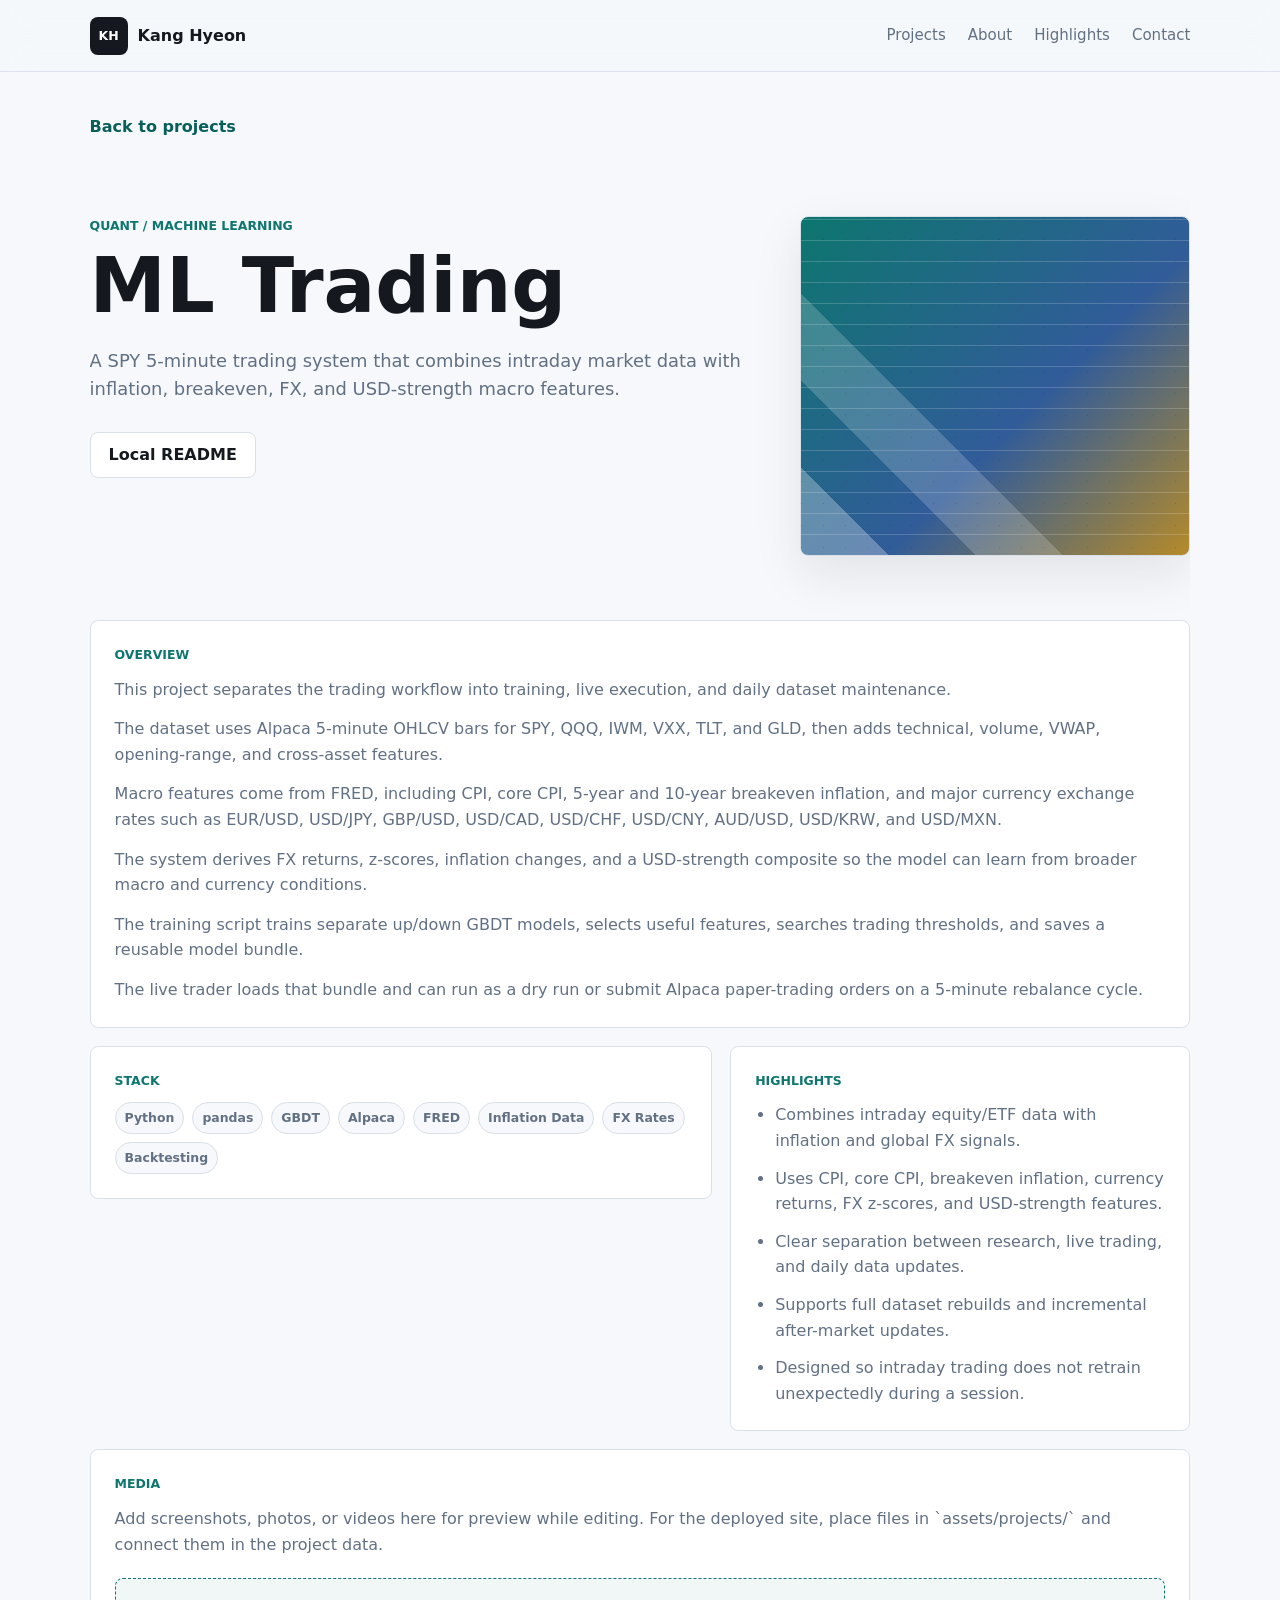
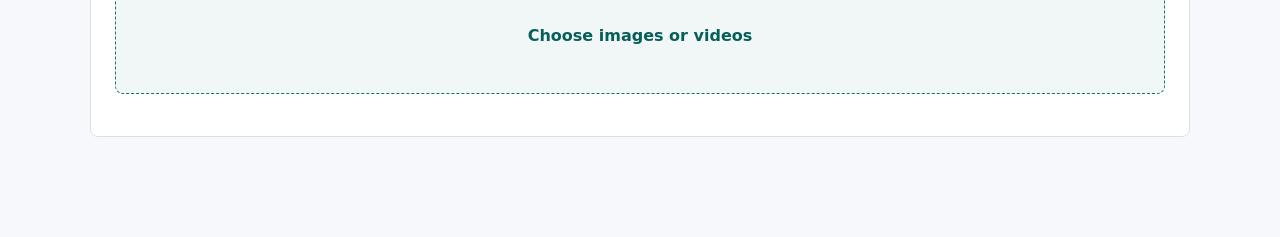
==== project.html @ 1c1b5ddc "Add project media" ====
<!doctype html>
<html lang="en">
  <head>
    <meta charset="utf-8" />
    <meta name="viewport" content="width=device-width, initial-scale=1" />
    <title>Project Detail | Kang Hyeon</title>
    <meta name="description" content="Portfolio project detail page." />
    <link rel="stylesheet" href="./styles.css" />
  </head>
  <body>
    <header class="site-header">
      <a class="brand" href="./index.html#top" aria-label="Go to home">
        <span class="brand-mark">KH</span>
        <span>Kang Hyeon</span>
      </a>
      <nav class="nav" aria-label="Project navigation">
        <a href="./index.html#projects">Projects</a>
        <a href="./index.html#about">About</a>
        <a href="./index.html#highlights">Highlights</a>
        <a href="./index.html#contact">Contact</a>
      </nav>
    </header>

    <main class="detail-shell">
      <a class="back-link" href="./index.html#projects">Back to projects</a>

      <section class="detail-hero">
        <div>
          <p class="eyebrow" id="project-category">Project</p>
          <h1 id="project-title">Project detail</h1>
          <p class="hero-summary" id="project-summary"></p>
          <div class="detail-actions" id="project-actions"></div>
        </div>
        <div class="detail-thumb" id="project-thumb" aria-hidden="true"></div>
      </section>

      <section class="detail-grid">
        <article class="detail-panel">
          <p class="eyebrow">Overview</p>
          <div class="rich-copy" id="project-overview"></div>
        </article>

        <article class="detail-panel">
          <p class="eyebrow">Stack</p>
          <ul class="tag-list detail-tags" id="project-stack"></ul>
        </article>

        <article class="detail-panel">
          <p class="eyebrow">Highlights</p>
          <ul class="detail-list" id="project-highlights"></ul>
        </article>

        <article class="detail-panel">
          <p class="eyebrow">Media</p>
          <p class="media-note">
            Add screenshots, photos, or videos here for preview while editing.
            For the deployed site, place files in `assets/projects/` and connect
            them in the project data.
          </p>
          <label class="upload-box" for="media-upload">
            <span>Choose images or videos</span>
            <input id="media-upload" type="file" accept="image/*,video/*" multiple />
          </label>
          <div class="media-grid" id="media-grid"></div>
        </article>
      </section>
    </main>

    <script src="./project-detail.js"></script>
  </body>
</html>
---- styles.css ----
:root {
  color-scheme: light;
  --ink: #15191f;
  --muted: #627084;
  --line: #d9e0e8;
  --surface: #f6f8fb;
  --panel: #ffffff;
  --accent: #0d766e;
  --accent-strong: #075f5a;
  --gold: #b58a2a;
  --blue: #315c99;
  --shadow: 0 18px 50px rgba(21, 25, 31, 0.09);
}

* {
  box-sizing: border-box;
}

html {
  scroll-behavior: smooth;
}

body {
  margin: 0;
  color: var(--ink);
  font-family:
    Inter, ui-sans-serif, system-ui, -apple-system, BlinkMacSystemFont, "Segoe UI",
    sans-serif;
  background: var(--surface);
  line-height: 1.6;
}

a {
  color: inherit;
  text-decoration: none;
}

.site-header {
  position: sticky;
  top: 0;
  z-index: 10;
  display: flex;
  align-items: center;
  justify-content: space-between;
  gap: 24px;
  min-height: 72px;
  padding: 0 7vw;
  border-bottom: 1px solid rgba(217, 224, 232, 0.82);
  background: rgba(246, 248, 251, 0.9);
  backdrop-filter: blur(16px);
}

.brand,
.nav,
.hero-actions,
.contact-links {
  display: flex;
  align-items: center;
}

.brand {
  gap: 10px;
  font-weight: 800;
}

.brand-mark {
  display: grid;
  width: 38px;
  height: 38px;
  place-items: center;
  border-radius: 8px;
  color: #fff;
  background: var(--ink);
  font-size: 0.78rem;
  letter-spacing: 0;
}

.nav {
  gap: 22px;
  color: var(--muted);
  font-size: 0.94rem;
}

.nav a:hover,
.project-body a:hover,
.contact-links a:hover {
  color: var(--accent);
}

main {
  overflow: hidden;
}

.hero,
.section {
  width: min(1120px, 86vw);
  margin: 0 auto;
}

.hero {
  display: grid;
  grid-template-columns: minmax(0, 1.08fr) minmax(320px, 0.72fr);
  gap: 44px;
  align-items: center;
  min-height: calc(100vh - 72px);
  padding: 72px 0 88px;
}

.eyebrow {
  margin: 0 0 12px;
  color: var(--accent);
  font-size: 0.78rem;
  font-weight: 800;
  letter-spacing: 0;
  text-transform: uppercase;
}

h1,
h2,
h3,
p {
  overflow-wrap: break-word;
}

h1 {
  max-width: 800px;
  margin: 0;
  font-size: clamp(2.45rem, 7vw, 5.7rem);
  line-height: 0.98;
  letter-spacing: 0;
}

h2 {
  margin: 0;
  font-size: clamp(1.9rem, 4vw, 3.35rem);
  line-height: 1.08;
  letter-spacing: 0;
}

h3 {
  margin: 0 0 8px;
  font-size: 1.05rem;
  line-height: 1.3;
}

.hero-summary {
  max-width: 680px;
  margin: 24px 0 0;
  color: var(--muted);
  font-size: 1.12rem;
}

.hero-actions {
  flex-wrap: wrap;
  gap: 12px;
  margin-top: 34px;
}

.button {
  display: inline-flex;
  align-items: center;
  justify-content: center;
  min-height: 46px;
  padding: 0 18px;
  border: 1px solid var(--line);
  border-radius: 8px;
  font-weight: 750;
}

.button.primary {
  color: #fff;
  border-color: var(--accent);
  background: var(--accent);
}

.button.primary:hover {
  background: var(--accent-strong);
}

.button.secondary {
  background: var(--panel);
}

.profile-panel,
.project-card {
  border: 1px solid var(--line);
  border-radius: 8px;
  background: var(--panel);
  box-shadow: var(--shadow);
}

.profile-panel {
  overflow: hidden;
}

.profile-visual {
  display: grid;
  min-height: 300px;
  place-items: center;
  color: #fff;
  background:
    linear-gradient(135deg, rgba(13, 118, 110, 0.92), rgba(49, 92, 153, 0.85)),
    repeating-linear-gradient(90deg, rgba(255, 255, 255, 0.18) 0 1px, transparent 1px 34px);
}

.profile-visual strong {
  font-size: clamp(4.5rem, 12vw, 8.5rem);
  line-height: 1;
}

.profile-visual span {
  font-size: 0.82rem;
  font-weight: 800;
  letter-spacing: 0;
  text-transform: uppercase;
}

.quick-facts {
  margin: 0;
  padding: 22px;
}

.quick-facts div {
  display: grid;
  grid-template-columns: 76px 1fr;
  gap: 16px;
  padding: 14px 0;
  border-top: 1px solid var(--line);
}

.quick-facts div:first-child {
  border-top: 0;
}

.quick-facts dt {
  color: var(--muted);
  font-size: 0.82rem;
  font-weight: 800;
}

.quick-facts dd {
  margin: 0;
}

.section {
  padding: 70px 0;
}

.section-heading {
  max-width: 720px;
  margin-bottom: 28px;
}

.project-grid {
  display: grid;
  grid-template-columns: repeat(3, minmax(0, 1fr));
  gap: 18px;
}

.project-card {
  overflow: hidden;
}

.project-thumb {
  min-height: 150px;
  border-bottom: 1px solid var(--line);
}

.project-thumb.ml-trading {
  background:
    repeating-linear-gradient(0deg, transparent 0 20px, rgba(255, 255, 255, 0.18) 20px 21px),
    linear-gradient(135deg, rgba(21, 25, 31, 0.18) 1px, transparent 1px),
    linear-gradient(45deg, rgba(255, 255, 255, 0.28) 12%, transparent 12% 24%, rgba(255, 255, 255, 0.18) 24% 36%, transparent 36%),
    linear-gradient(135deg, #0d766e, #315c99 58%, #b58a2a);
  background-size: auto, 22px 22px, auto, auto;
}

.project-thumb.portfolio-optimisation {
  background:
    linear-gradient(90deg, rgba(255, 255, 255, 0.18) 12%, transparent 12% 22%, rgba(255, 255, 255, 0.22) 22% 32%, transparent 32%),
    linear-gradient(135deg, #243241, #315c99 54%, #0d766e);
}

.project-thumb.game-of-life {
  background:
    repeating-linear-gradient(90deg, rgba(255, 255, 255, 0.2) 0 1px, transparent 1px 24px),
    repeating-linear-gradient(0deg, rgba(255, 255, 255, 0.16) 0 1px, transparent 1px 24px),
    linear-gradient(135deg, #15191f, #315c99);
}

.project-thumb.hazard-detector {
  background:
    radial-gradient(circle at 26% 32%, rgba(255, 255, 255, 0.55) 0 8%, transparent 9%),
    radial-gradient(circle at 68% 62%, rgba(255, 255, 255, 0.32) 0 12%, transparent 13%),
    linear-gradient(135deg, #b58a2a, #0d766e 62%, #243241);
}

.project-thumb.adaptive-vr,
.project-thumb.daptive-vr {
  background:
    radial-gradient(circle at 50% 50%, rgba(255, 255, 255, 0.38) 0 18%, transparent 19%),
    linear-gradient(120deg, rgba(255, 255, 255, 0.28) 0 14%, transparent 14% 34%, rgba(255, 255, 255, 0.18) 34% 48%, transparent 48%),
    linear-gradient(135deg, #315c99, #0d766e 58%, #243241);
}

.project-thumb.robot-arm {
  background:
    radial-gradient(circle at 72% 26%, rgba(255, 255, 255, 0.62) 0 9%, transparent 10%),
    linear-gradient(120deg, rgba(255, 255, 255, 0.28) 0 16%, transparent 16% 34%, rgba(255, 255, 255, 0.18) 34% 46%, transparent 46%),
    linear-gradient(135deg, #243241, #0d766e 58%, #b58a2a);
}

.project-thumb.ai-travel {
  background:
    radial-gradient(circle at 24% 24%, rgba(255, 255, 255, 0.48) 0 10%, transparent 11%),
    linear-gradient(135deg, #315c99, #0d766e 68%, #b58a2a);
}

.project-thumb.blackswan {
  background:
    radial-gradient(circle at 72% 32%, rgba(255, 255, 255, 0.3) 0 7%, transparent 8%),
    radial-gradient(circle at 30% 64%, rgba(181, 138, 42, 0.46) 0 13%, transparent 14%),
    linear-gradient(135deg, #15191f, #243241 58%, #0d766e);
}

.project-thumb.ionq {
  background:
    radial-gradient(circle at 36% 42%, rgba(255, 255, 255, 0.46) 0 8%, transparent 9%),
    radial-gradient(circle at 68% 32%, rgba(255, 255, 255, 0.3) 0 6%, transparent 7%),
    linear-gradient(135deg, #315c99, #243241 58%, #0d766e);
}

.project-body {
  padding: 22px;
}

.project-body p,
.body-copy p,
.timeline p {
  margin: 0;
  color: var(--muted);
}

.project-body a,
.muted-link {
  display: inline-flex;
  margin-top: 18px;
  font-weight: 800;
}

.project-body a {
  color: var(--accent-strong);
}

.muted-link {
  color: var(--muted);
}

.tag-list {
  display: flex;
  flex-wrap: wrap;
  gap: 8px;
  margin: 18px 0 0;
  padding: 0;
  list-style: none;
}

.tag-list li {
  padding: 5px 9px;
  border: 1px solid var(--line);
  border-radius: 999px;
  color: var(--muted);
  font-size: 0.78rem;
  font-weight: 750;
  background: var(--surface);
}

.split-section {
  display: grid;
  grid-template-columns: 0.8fr 1fr;
  gap: 56px;
  align-items: start;
}

.body-copy {
  font-size: 1.04rem;
}

.skill-columns {
  display: grid;
  grid-template-columns: repeat(2, minmax(0, 1fr));
  gap: 18px;
  margin-top: 28px;
}

.skill-columns div {
  padding: 22px;
  border: 1px solid var(--line);
  border-radius: 8px;
  background: var(--panel);
}

.timeline {
  display: grid;
  gap: 14px;
  margin: 0;
  padding: 0;
  list-style: none;
}

.timeline li {
  display: grid;
  grid-template-columns: 90px 1fr;
  gap: 18px;
  padding: 22px;
  border: 1px solid var(--line);
  border-radius: 8px;
  background: var(--panel);
}

.time {
  color: var(--gold);
  font-weight: 900;
}

.contact-section {
  display: flex;
  align-items: center;
  justify-content: space-between;
  gap: 32px;
  padding-bottom: 110px;
}

.contact-links {
  flex-wrap: wrap;
  gap: 10px;
}

.contact-links a {
  min-width: 92px;
  padding: 11px 14px;
  border: 1px solid var(--line);
  border-radius: 8px;
  text-align: center;
  font-weight: 800;
  background: var(--panel);
}

.detail-shell {
  width: min(1120px, 86vw);
  margin: 0 auto;
  padding: 42px 0 100px;
}

.back-link {
  display: inline-flex;
  margin-bottom: 28px;
  color: var(--accent-strong);
  font-weight: 850;
}

.detail-hero {
  display: grid;
  grid-template-columns: minmax(0, 1fr) minmax(300px, 0.58fr);
  gap: 36px;
  align-items: stretch;
  padding: 48px 0 64px;
}

.detail-hero h1 {
  font-size: clamp(2.4rem, 6vw, 5.1rem);
}

.detail-actions {
  display: flex;
  flex-wrap: wrap;
  gap: 12px;
  margin-top: 28px;
}

.detail-thumb {
  min-height: 340px;
  border: 1px solid var(--line);
  border-radius: 8px;
  box-shadow: var(--shadow);
}

.detail-grid {
  display: grid;
  grid-template-columns: minmax(0, 1.15fr) minmax(280px, 0.85fr);
  gap: 18px;
  align-items: start;
}

.detail-panel {
  padding: 24px;
  border: 1px solid var(--line);
  border-radius: 8px;
  background: var(--panel);
}

.detail-panel:nth-child(1),
.detail-panel:nth-child(4) {
  grid-column: 1 / -1;
}

.rich-copy {
  display: grid;
  gap: 14px;
}

.rich-copy p,
.media-note {
  margin: 0;
  color: var(--muted);
}

.detail-tags {
  margin-top: 0;
}

.detail-list {
  display: grid;
  gap: 12px;
  margin: 0;
  padding-left: 20px;
  color: var(--muted);
}

.upload-box {
  display: grid;
  min-height: 116px;
  place-items: center;
  margin-top: 20px;
  border: 1px dashed var(--accent);
  border-radius: 8px;
  color: var(--accent-strong);
  font-weight: 850;
  background: rgba(13, 118, 110, 0.06);
  cursor: pointer;
}

.upload-box input {
  position: absolute;
  width: 1px;
  height: 1px;
  opacity: 0;
  pointer-events: none;
}

.media-grid {
  display: grid;
  grid-template-columns: repeat(3, minmax(0, 1fr));
  gap: 14px;
  margin-top: 18px;
}

.media-card {
  overflow: hidden;
  margin: 0;
  border: 1px solid var(--line);
  border-radius: 8px;
  background: var(--surface);
}

.media-card img,
.media-card video {
  display: block;
  width: 100%;
  aspect-ratio: 16 / 10;
  object-fit: cover;
  background: #000;
}

.media-card figcaption {
  padding: 10px 12px;
  color: var(--muted);
  font-size: 0.82rem;
  font-weight: 750;
  overflow-wrap: anywhere;
}

@media (max-width: 900px) {
  .site-header {
    position: static;
    align-items: flex-start;
    flex-direction: column;
    padding-top: 18px;
    padding-bottom: 18px;
  }

  .nav {
    width: 100%;
    justify-content: space-between;
    gap: 10px;
    overflow-x: auto;
  }

  .hero,
  .detail-hero,
  .detail-grid,
  .split-section,
  .contact-section {
    grid-template-columns: 1fr;
  }

  .hero {
    min-height: auto;
    padding-top: 54px;
  }

  .project-grid {
    grid-template-columns: 1fr;
  }

  .contact-section {
    display: grid;
  }

  .detail-panel:nth-child(1),
  .detail-panel:nth-child(4) {
    grid-column: auto;
  }

  .media-grid {
    grid-template-columns: 1fr;
  }
}

@media (max-width: 560px) {
  .hero,
  .detail-shell,
  .section {
    width: min(100% - 32px, 1120px);
  }

  h1 {
    font-size: 2.55rem;
  }

  .skill-columns,
  .timeline li,
  .quick-facts div {
    grid-template-columns: 1fr;
  }

  .timeline li {
    gap: 8px;
  }
}
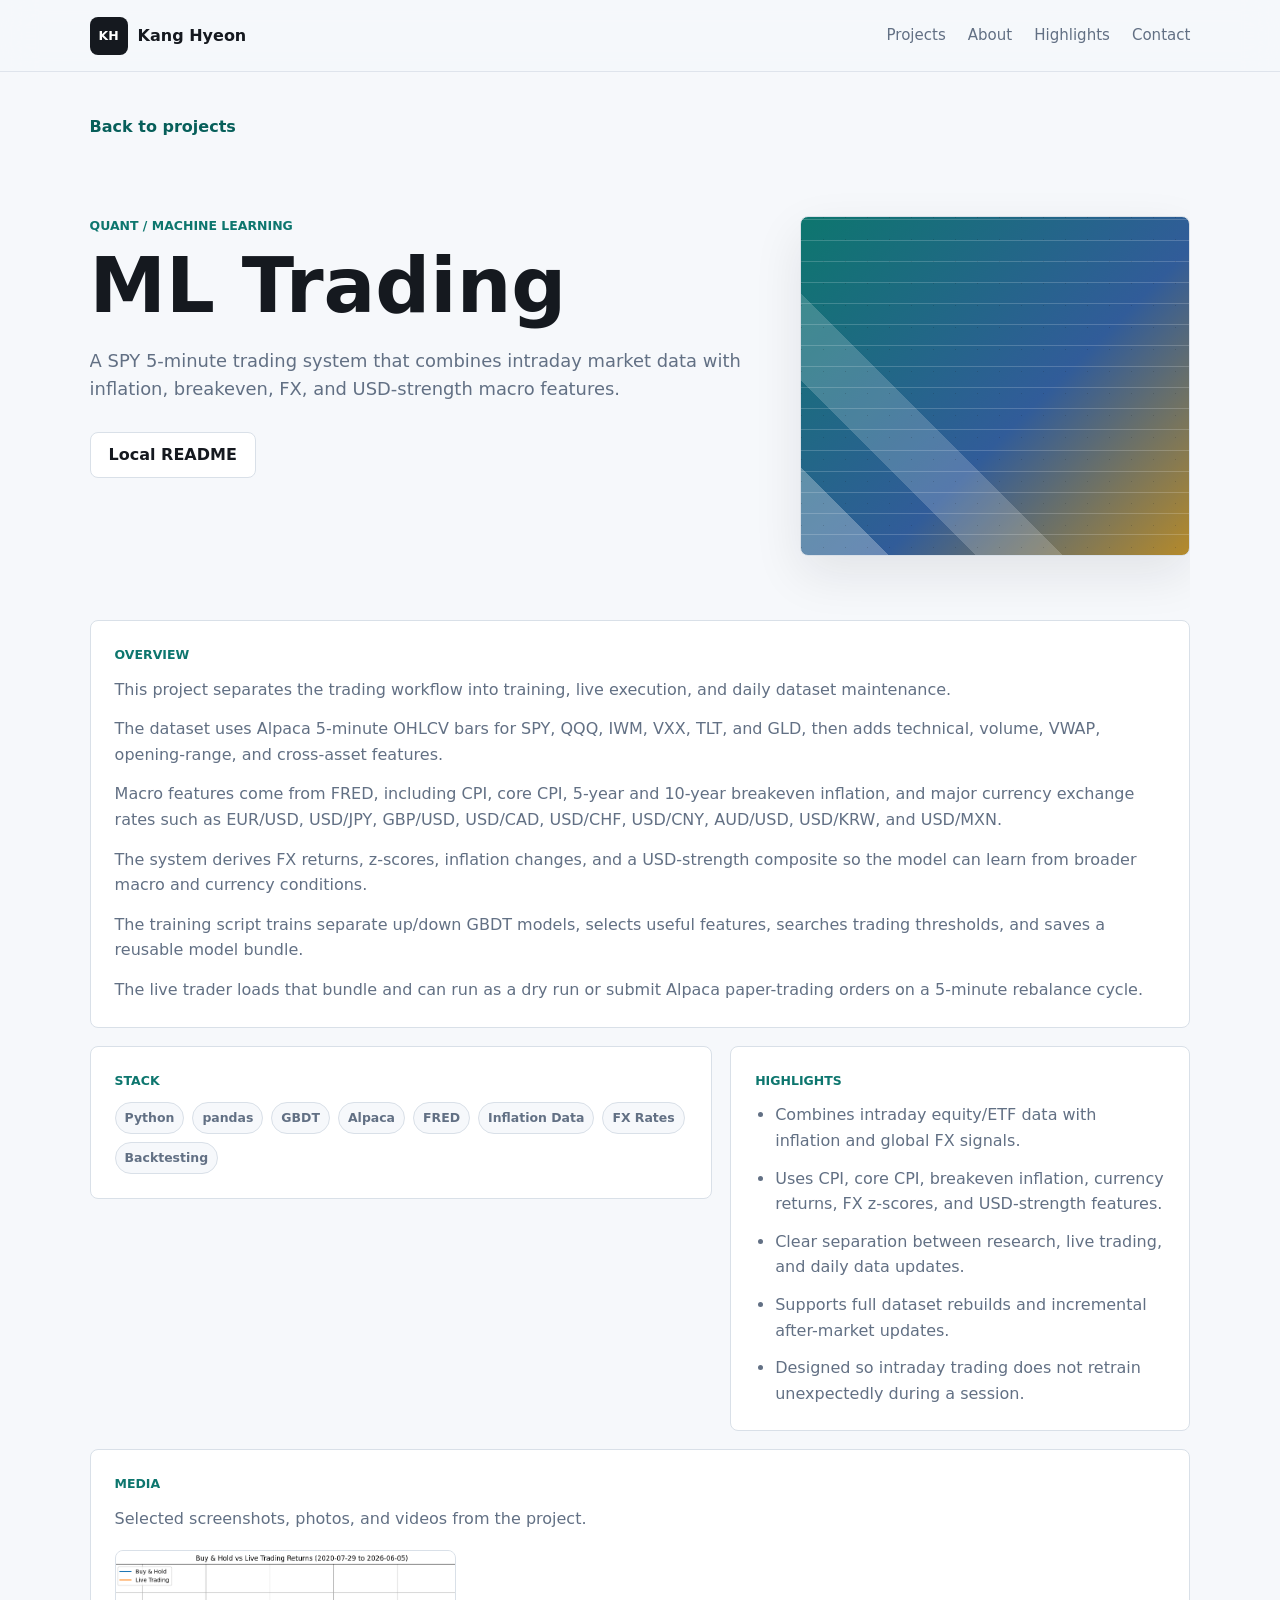
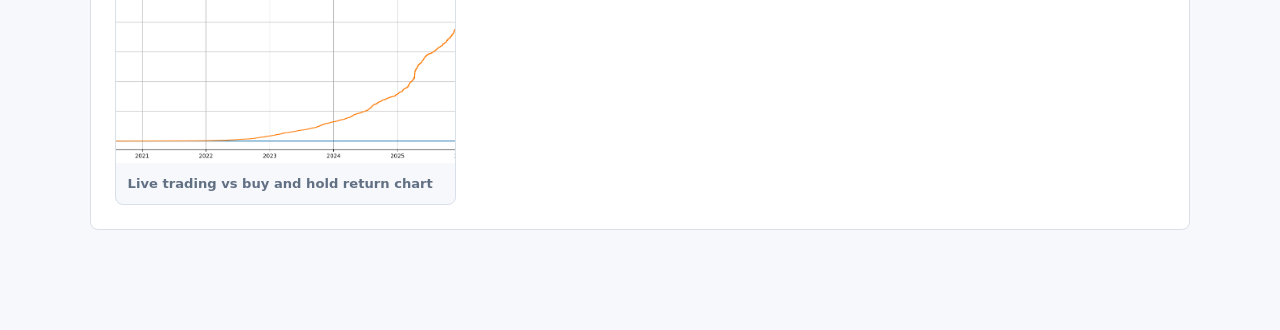
==== commit 77582b89: "Add ML Trading project media" ====
--- a/project.html
+++ b/project.html
@@ -53,14 +53,8 @@
         <article class="detail-panel">
           <p class="eyebrow">Media</p>
           <p class="media-note">
-            Add screenshots, photos, or videos here for preview while editing.
-            For the deployed site, place files in `assets/projects/` and connect
-            them in the project data.
+            Selected screenshots, photos, and videos from the project.
           </p>
-          <label class="upload-box" for="media-upload">
-            <span>Choose images or videos</span>
-            <input id="media-upload" type="file" accept="image/*,video/*" multiple />
-          </label>
           <div class="media-grid" id="media-grid"></div>
         </article>
       </section>
--- a/styles.css
+++ b/styles.css
@@ -527,32 +527,21 @@
   color: var(--muted);
 }
 
-.upload-box {
-  display: grid;
-  min-height: 116px;
-  place-items: center;
-  margin-top: 20px;
-  border: 1px dashed var(--accent);
-  border-radius: 8px;
-  color: var(--accent-strong);
-  font-weight: 850;
-  background: rgba(13, 118, 110, 0.06);
-  cursor: pointer;
-}
-
-.upload-box input {
-  position: absolute;
-  width: 1px;
-  height: 1px;
-  opacity: 0;
-  pointer-events: none;
-}
-
 .media-grid {
   display: grid;
   grid-template-columns: repeat(3, minmax(0, 1fr));
   gap: 14px;
   margin-top: 18px;
+}
+
+.media-empty {
+  grid-column: 1 / -1;
+  margin: 0;
+  padding: 18px;
+  border: 1px solid var(--line);
+  border-radius: 8px;
+  color: var(--muted);
+  background: var(--surface);
 }
 
 .media-card {
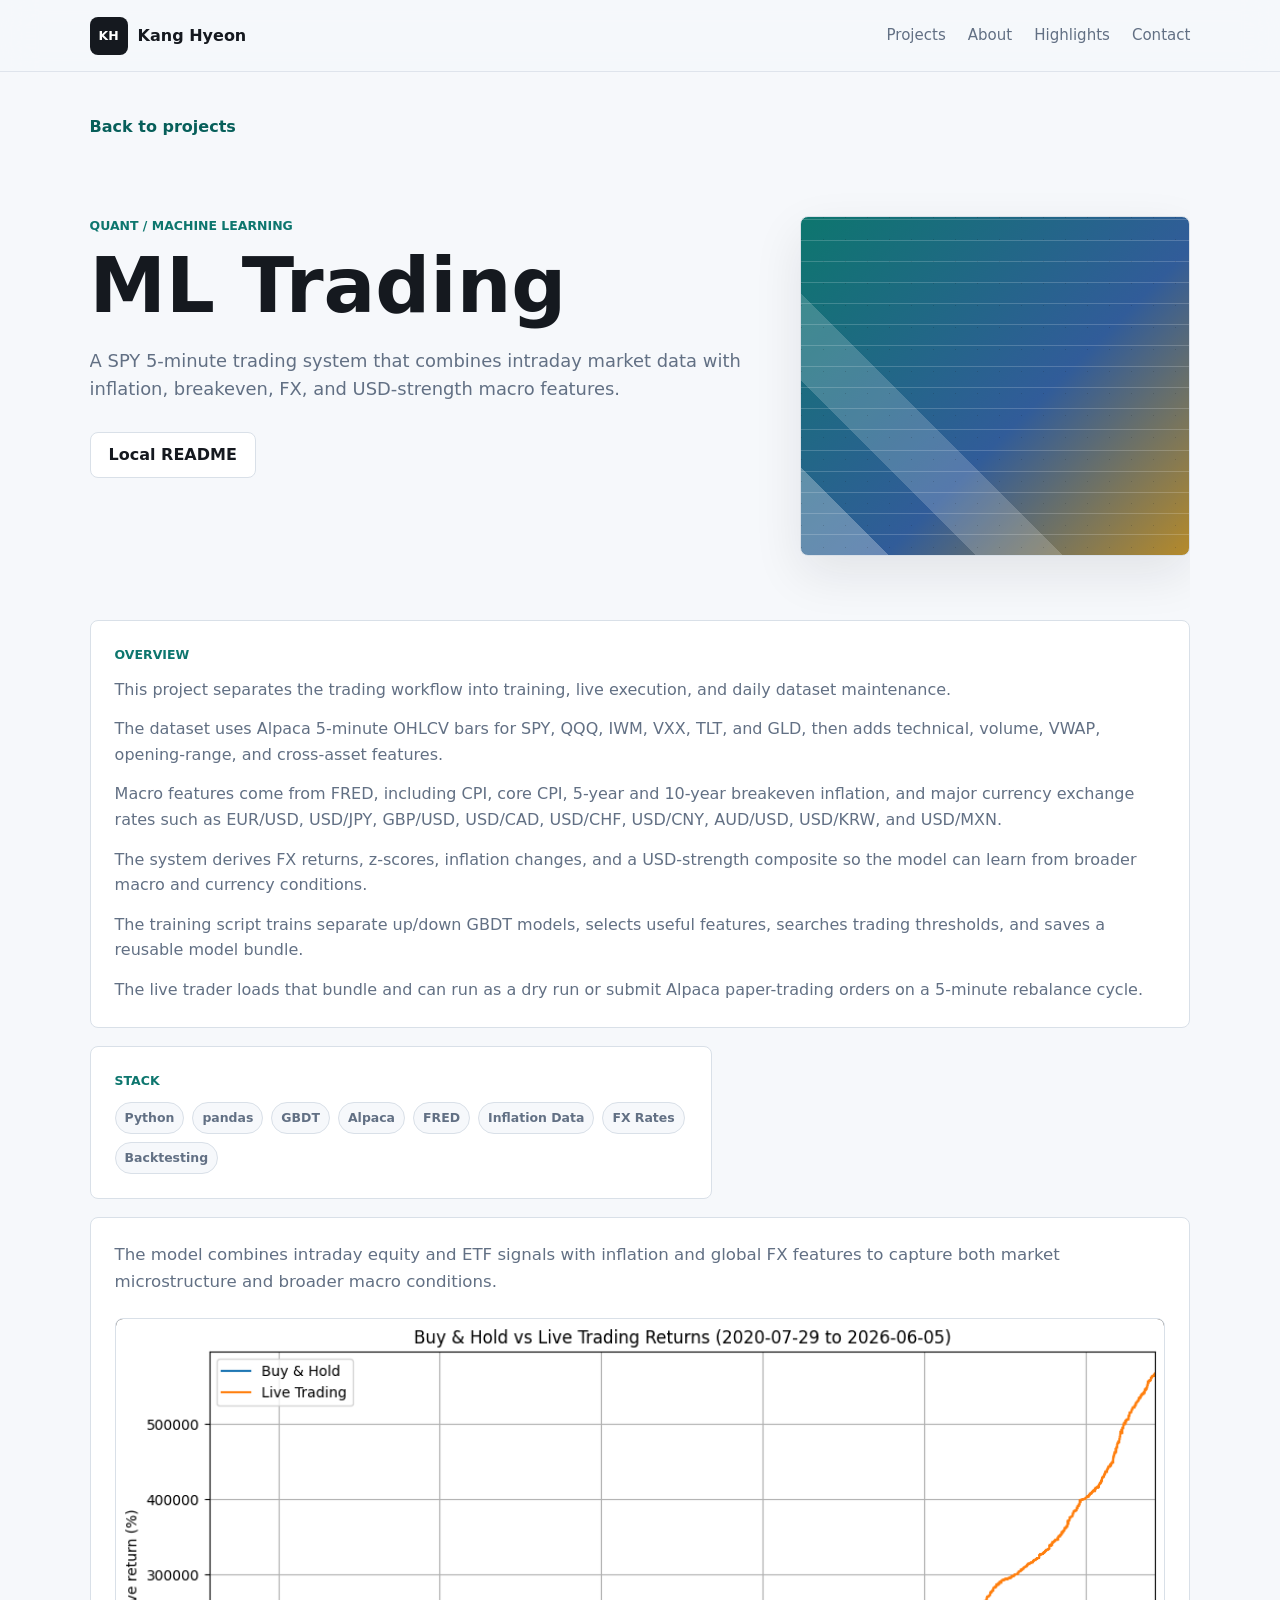
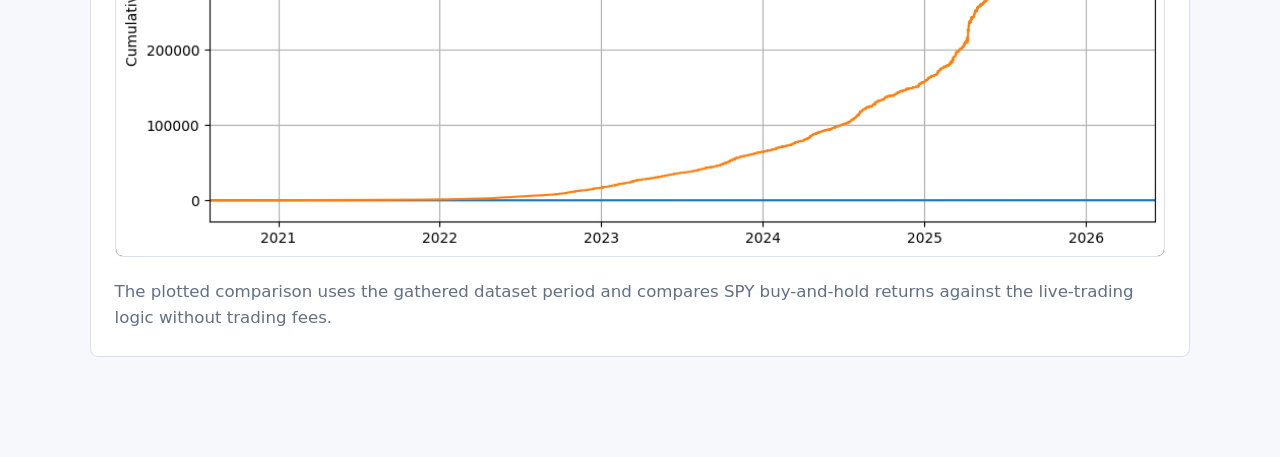
==== commit 1c0a5ca9: "Add ML Trading project media" ====
--- a/project.html
+++ b/project.html
@@ -45,18 +45,7 @@
           <ul class="tag-list detail-tags" id="project-stack"></ul>
         </article>
 
-        <article class="detail-panel">
-          <p class="eyebrow">Highlights</p>
-          <ul class="detail-list" id="project-highlights"></ul>
-        </article>
-
-        <article class="detail-panel">
-          <p class="eyebrow">Media</p>
-          <p class="media-note">
-            Selected screenshots, photos, and videos from the project.
-          </p>
-          <div class="media-grid" id="media-grid"></div>
-        </article>
+        <article class="detail-panel project-content" id="project-content"></article>
       </section>
     </main>
 
--- a/styles.css
+++ b/styles.css
@@ -500,7 +500,7 @@
 }
 
 .detail-panel:nth-child(1),
-.detail-panel:nth-child(4) {
+.detail-panel:nth-child(3) {
   grid-column: 1 / -1;
 }
 
@@ -509,8 +509,7 @@
   gap: 14px;
 }
 
-.rich-copy p,
-.media-note {
+.rich-copy p {
   margin: 0;
   color: var(--muted);
 }
@@ -519,54 +518,32 @@
   margin-top: 0;
 }
 
-.detail-list {
-  display: grid;
-  gap: 12px;
-  margin: 0;
-  padding-left: 20px;
-  color: var(--muted);
-}
-
-.media-grid {
-  display: grid;
-  grid-template-columns: repeat(3, minmax(0, 1fr));
-  gap: 14px;
-  margin-top: 18px;
-}
-
-.media-empty {
-  grid-column: 1 / -1;
-  margin: 0;
-  padding: 18px;
-  border: 1px solid var(--line);
-  border-radius: 8px;
-  color: var(--muted);
+.project-content {
+  display: grid;
+  gap: 22px;
+}
+
+.content-text {
+  margin: 0;
+  color: var(--muted);
+  font-size: 1.04rem;
+}
+
+.content-media {
+  overflow: hidden;
+  margin: 0;
+  border: 1px solid var(--line);
+  border-radius: 8px;
   background: var(--surface);
 }
 
-.media-card {
-  overflow: hidden;
-  margin: 0;
-  border: 1px solid var(--line);
-  border-radius: 8px;
-  background: var(--surface);
-}
-
-.media-card img,
-.media-card video {
+.content-media img,
+.content-media video {
   display: block;
   width: 100%;
-  aspect-ratio: 16 / 10;
-  object-fit: cover;
+  max-height: 720px;
+  object-fit: contain;
   background: #000;
-}
-
-.media-card figcaption {
-  padding: 10px 12px;
-  color: var(--muted);
-  font-size: 0.82rem;
-  font-weight: 750;
-  overflow-wrap: anywhere;
 }
 
 @media (max-width: 900px) {
@@ -607,12 +584,8 @@
   }
 
   .detail-panel:nth-child(1),
-  .detail-panel:nth-child(4) {
+  .detail-panel:nth-child(3) {
     grid-column: auto;
-  }
-
-  .media-grid {
-    grid-template-columns: 1fr;
   }
 }
 
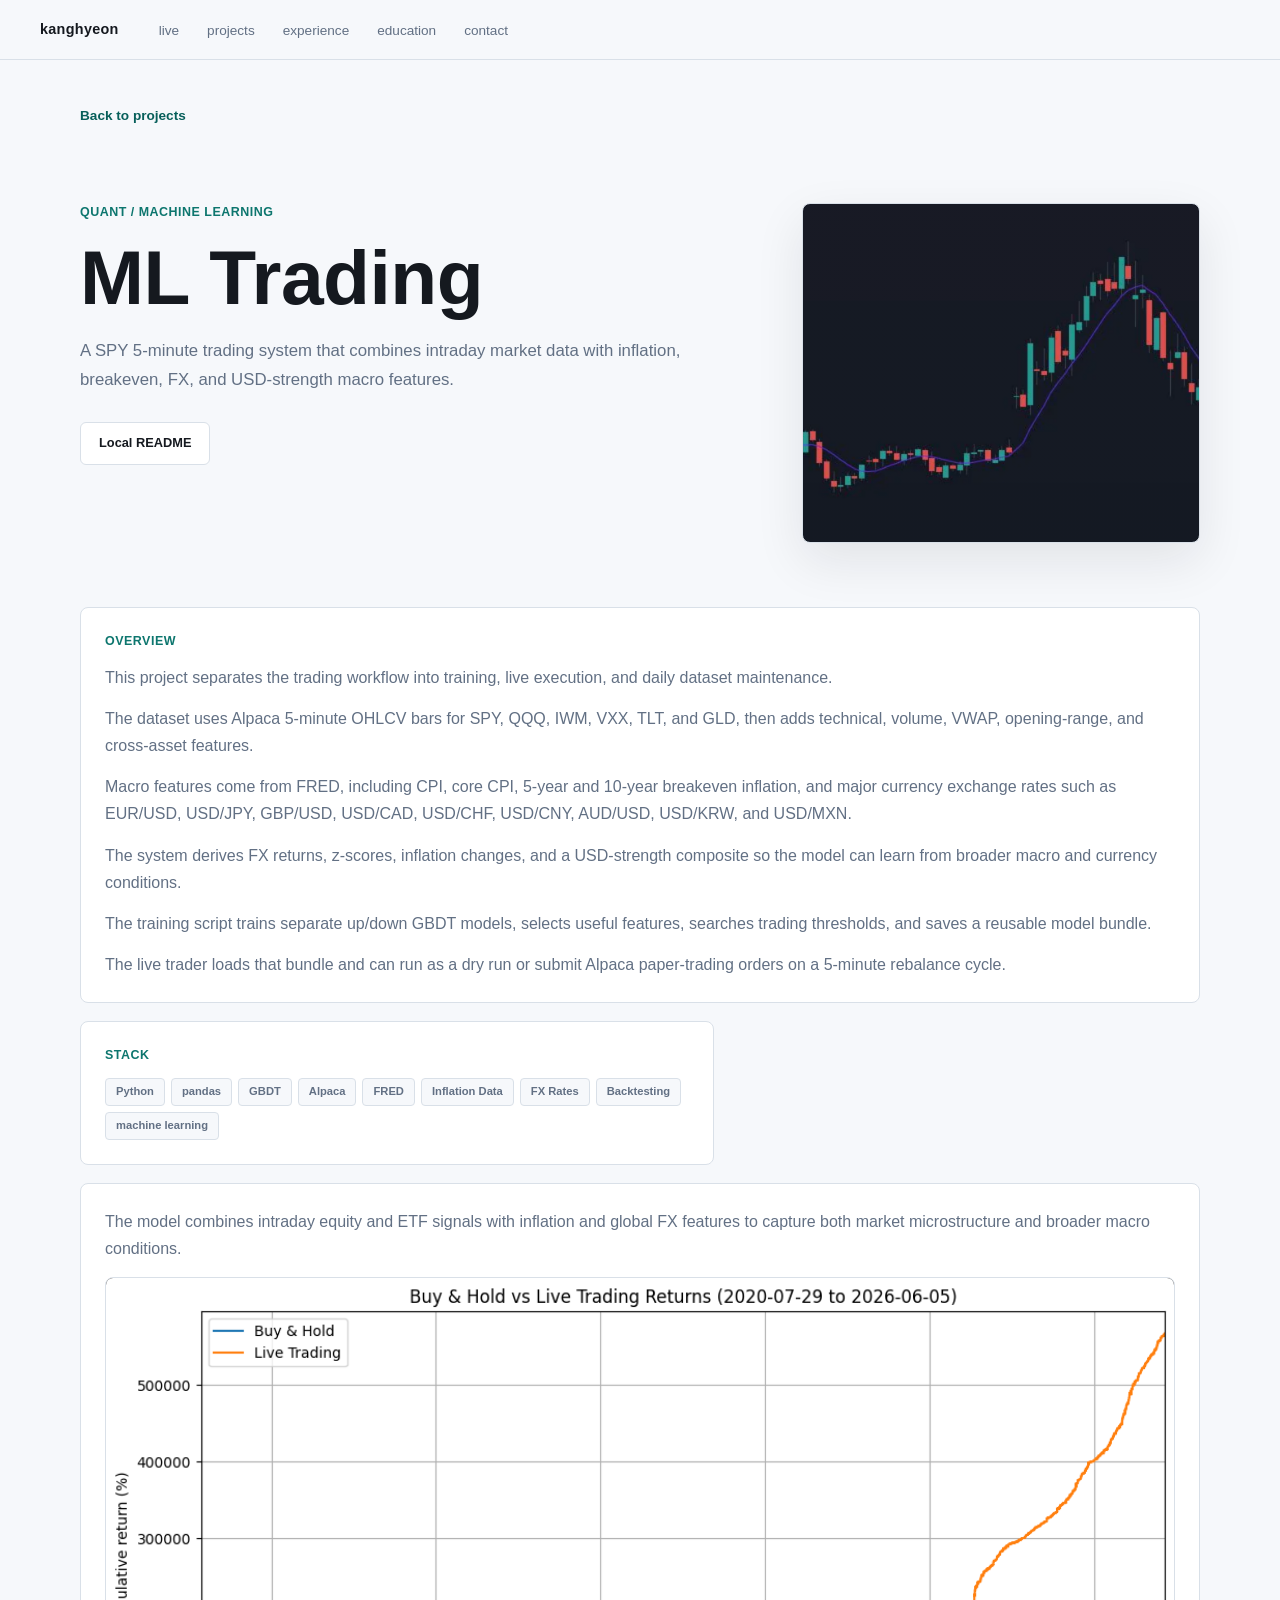
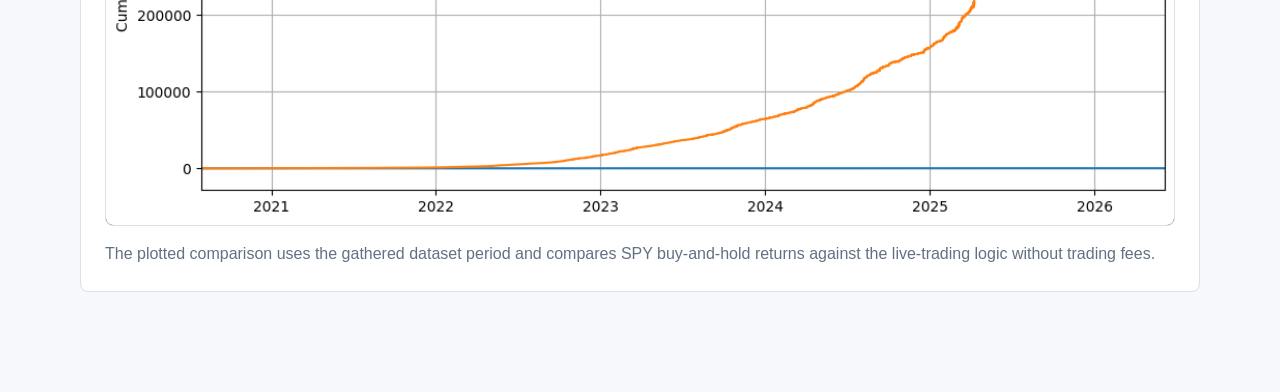
==== commit 0bb31644: "Deploy portfolio updates" ====
--- a/project.html
+++ b/project.html
@@ -3,21 +3,21 @@
   <head>
     <meta charset="utf-8" />
     <meta name="viewport" content="width=device-width, initial-scale=1" />
-    <title>Project Detail | Kang Hyeon</title>
+    <title>Project Detail | Kanghyeon</title>
     <meta name="description" content="Portfolio project detail page." />
     <link rel="stylesheet" href="./styles.css" />
   </head>
   <body>
     <header class="site-header">
-      <a class="brand" href="./index.html#top" aria-label="Go to home">
-        <span class="brand-mark">KH</span>
-        <span>Kang Hyeon</span>
-      </a>
-      <nav class="nav" aria-label="Project navigation">
-        <a href="./index.html#projects">Projects</a>
-        <a href="./index.html#about">About</a>
-        <a href="./index.html#highlights">Highlights</a>
-        <a href="./index.html#contact">Contact</a>
+      <nav class="header-nav">
+        <a class="brand" href="./index.html#top" aria-label="Go to home">kanghyeon</a>
+        <ul class="nav-links">
+          <li><a href="./index.html#live">live</a></li>
+          <li><a href="./index.html#projects">projects</a></li>
+          <li><a href="./index.html#experience">experience</a></li>
+          <li><a href="./index.html#education">education</a></li>
+          <li><a href="./index.html#contact">contact</a></li>
+        </ul>
       </nav>
     </header>
 
--- a/styles.css
+++ b/styles.css
@@ -7,8 +7,6 @@
   --panel: #ffffff;
   --accent: #0d766e;
   --accent-strong: #075f5a;
-  --gold: #b58a2a;
-  --blue: #315c99;
   --shadow: 0 18px 50px rgba(21, 25, 31, 0.09);
 }
 
@@ -23,9 +21,7 @@
 body {
   margin: 0;
   color: var(--ink);
-  font-family:
-    Inter, ui-sans-serif, system-ui, -apple-system, BlinkMacSystemFont, "Segoe UI",
-    sans-serif;
+  font-family: -apple-system, BlinkMacSystemFont, "Segoe UI", Inter, sans-serif;
   background: var(--surface);
   line-height: 1.6;
 }
@@ -35,6 +31,7 @@
   text-decoration: none;
 }
 
+/* Header */
 .site-header {
   position: sticky;
   top: 0;
@@ -42,68 +39,122 @@
   display: flex;
   align-items: center;
   justify-content: space-between;
-  gap: 24px;
-  min-height: 72px;
-  padding: 0 7vw;
-  border-bottom: 1px solid rgba(217, 224, 232, 0.82);
-  background: rgba(246, 248, 251, 0.9);
-  backdrop-filter: blur(16px);
-}
-
-.brand,
-.nav,
-.hero-actions,
-.contact-links {
+  gap: 32px;
+  min-height: 60px;
+  padding: 0 40px;
+  border-bottom: 1px solid var(--line);
+  background: rgba(246, 248, 251, 0.95);
+  backdrop-filter: blur(12px);
+}
+
+.header-nav {
   display: flex;
   align-items: center;
+  gap: 40px;
+  flex: 1;
 }
 
 .brand {
-  gap: 10px;
-  font-weight: 800;
-}
-
-.brand-mark {
-  display: grid;
-  width: 38px;
-  height: 38px;
-  place-items: center;
-  border-radius: 8px;
-  color: #fff;
-  background: var(--ink);
-  font-size: 0.78rem;
-  letter-spacing: 0;
-}
-
-.nav {
-  gap: 22px;
-  color: var(--muted);
-  font-size: 0.94rem;
-}
-
-.nav a:hover,
-.project-body a:hover,
-.contact-links a:hover {
+  font-size: 0.9rem;
+  font-weight: 700;
+  letter-spacing: 0.3px;
+  white-space: nowrap;
+}
+
+.nav-links {
+  display: flex;
+  gap: 28px;
+  margin: 0;
+  padding: 0;
+  list-style: none;
+}
+
+.nav-links a {
+  font-size: 0.85rem;
+  color: var(--muted);
+  font-weight: 500;
+  transition: color 0.2s;
+}
+
+.nav-links a:hover {
   color: var(--accent);
+}
+
+.header-right {
+  display: flex;
+  align-items: center;
+  gap: 20px;
+  margin-left: auto;
+}
+
+.theme-toggle {
+  background: none;
+  border: none;
+  font-size: 1.2rem;
+  cursor: pointer;
+  color: var(--muted);
+  padding: 4px;
+}
+
+.location-time {
+  font-size: 0.8rem;
+  color: var(--muted);
+  font-weight: 500;
 }
 
 main {
   overflow: hidden;
 }
 
-.hero,
-.section {
-  width: min(1120px, 86vw);
+.section,
+.hero {
+  max-width: 1200px;
   margin: 0 auto;
-}
-
+  padding: 0 40px;
+}
+
+/* Hero Section */
 .hero {
   display: grid;
-  grid-template-columns: minmax(0, 1.08fr) minmax(320px, 0.72fr);
-  gap: 44px;
+  grid-template-columns: 1fr 1fr;
+  gap: 60px;
   align-items: center;
-  min-height: calc(100vh - 72px);
-  padding: 72px 0 88px;
+  min-height: calc(100vh - 60px);
+  padding: 80px 40px;
+}
+
+.hero-content {
+  display: flex;
+  flex-direction: column;
+  gap: 24px;
+}
+
+.section-number {
+  font-size: 0.8rem;
+  font-weight: 600;
+  letter-spacing: 1px;
+  color: var(--muted);
+  text-transform: uppercase;
+}
+
+h1 {
+  margin: 0;
+  font-size: clamp(2.5rem, 6vw, 3.8rem);
+  line-height: 1.1;
+  font-weight: 900;
+  letter-spacing: -0.5px;
+}
+
+h2 {
+  margin: 0;
+  font-size: clamp(1.8rem, 4vw, 2.8rem);
+  line-height: 1.2;
+  font-weight: 800;
+}
+
+h3,
+p {
+  overflow-wrap: break-word;
 }
 
 .eyebrow {
@@ -111,352 +162,433 @@
   color: var(--accent);
   font-size: 0.78rem;
   font-weight: 800;
-  letter-spacing: 0;
+  letter-spacing: 0.5px;
   text-transform: uppercase;
 }
 
-h1,
-h2,
-h3,
-p {
-  overflow-wrap: break-word;
-}
-
-h1 {
-  max-width: 800px;
-  margin: 0;
-  font-size: clamp(2.45rem, 7vw, 5.7rem);
-  line-height: 0.98;
-  letter-spacing: 0;
-}
-
-h2 {
-  margin: 0;
-  font-size: clamp(1.9rem, 4vw, 3.35rem);
-  line-height: 1.08;
-  letter-spacing: 0;
-}
-
-h3 {
-  margin: 0 0 8px;
-  font-size: 1.05rem;
-  line-height: 1.3;
+.accent-dot {
+  color: var(--accent);
+}
+
+.hero-subtitle {
+  color: var(--muted);
+}
+
+.hero-description {
+  margin: 0;
+  font-size: 1rem;
+  line-height: 1.7;
+  color: var(--muted);
+  max-width: 580px;
 }
 
 .hero-summary {
   max-width: 680px;
-  margin: 24px 0 0;
-  color: var(--muted);
-  font-size: 1.12rem;
+  margin: 18px 0 0;
+  color: var(--muted);
+  font-size: 1.05rem;
+  line-height: 1.7;
 }
 
 .hero-actions {
+  display: flex;
+  gap: 12px;
+  margin-top: 12px;
   flex-wrap: wrap;
-  gap: 12px;
-  margin-top: 34px;
 }
 
 .button {
   display: inline-flex;
   align-items: center;
   justify-content: center;
-  min-height: 46px;
-  padding: 0 18px;
-  border: 1px solid var(--line);
-  border-radius: 8px;
-  font-weight: 750;
+  padding: 10px 18px;
+  border: 1px solid var(--line);
+  border-radius: 6px;
+  font-size: 0.8rem;
+  font-weight: 700;
+  cursor: pointer;
+  transition: all 0.2s;
 }
 
 .button.primary {
-  color: #fff;
+  background: var(--accent);
+  color: white;
   border-color: var(--accent);
-  background: var(--accent);
 }
 
 .button.primary:hover {
   background: var(--accent-strong);
+  border-color: var(--accent-strong);
 }
 
 .button.secondary {
   background: var(--panel);
-}
-
-.profile-panel,
-.project-card {
+  color: var(--ink);
+  border-color: var(--line);
+}
+
+.button.secondary:hover {
+  background: var(--surface);
+}
+
+.quick-info {
+  display: grid;
+  grid-template-columns: repeat(2, 1fr);
+  gap: 20px;
+  margin-top: 20px;
+}
+
+.info-block {
+  padding: 16px;
+  border: 1px solid var(--line);
+  border-radius: 6px;
+  background: var(--panel);
+}
+
+.info-label {
+  margin: 0;
+  font-size: 0.75rem;
+  font-weight: 600;
+  color: var(--muted);
+  text-transform: uppercase;
+  letter-spacing: 0.5px;
+}
+
+.info-value {
+  margin: 4px 0 0;
+  font-size: 0.9rem;
+  font-weight: 500;
+}
+
+/* Hero Gallery */
+.hero-gallery {
+  display: grid;
+  grid-template-columns: repeat(2, 1fr);
+  gap: 12px;
+}
+
+.gallery-item {
+  width: 100%;
+  height: auto;
+  border-radius: 8px;
+  object-fit: cover;
+  background: var(--line);
+  aspect-ratio: 1;
+}
+
+/* Sections */
+.section {
+  padding: 80px 40px;
+}
+
+.section-header {
+  margin-bottom: 48px;
+}
+
+.section-header h2 {
+  margin-top: 8px;
+}
+
+.section-header p {
+  margin: 0;
+  font-size: 0.95rem;
+  color: var(--muted);
+  max-width: 600px;
+}
+
+/* Live Wall */
+.live-wall {
+  display: grid;
+  grid-template-columns: repeat(3, 1fr);
+  gap: 18px;
+}
+
+.live-item {
+  padding: 24px;
   border: 1px solid var(--line);
   border-radius: 8px;
   background: var(--panel);
+}
+
+.live-badge {
+  display: inline-block;
+  padding: 4px 10px;
+  background: var(--surface);
+  border-radius: 4px;
+  font-size: 0.7rem;
+  font-weight: 700;
+  color: var(--accent);
+  text-transform: uppercase;
+  letter-spacing: 0.5px;
+  margin-bottom: 12px;
+}
+
+.live-item h3 {
+  margin: 0 0 8px;
+  font-size: 1rem;
+  font-weight: 700;
+}
+
+.live-item p {
+  margin: 0;
+  font-size: 0.9rem;
+  color: var(--muted);
+  line-height: 1.6;
+}
+
+.timestamp {
+  margin-top: 12px;
+  font-size: 0.8rem;
+  color: #999;
+}
+
+/* Projects Section */
+.project-grid {
+  display: grid;
+  grid-template-columns: repeat(3, 1fr);
+  gap: 18px;
+}
+
+.project-card {
+  border: 1px solid var(--line);
+  border-radius: 8px;
+  background: var(--panel);
+  overflow: hidden;
+  transition: box-shadow 0.3s;
+}
+
+.project-card:hover {
   box-shadow: var(--shadow);
 }
 
-.profile-panel {
-  overflow: hidden;
-}
-
-.profile-visual {
-  display: grid;
-  min-height: 300px;
-  place-items: center;
-  color: #fff;
-  background:
-    linear-gradient(135deg, rgba(13, 118, 110, 0.92), rgba(49, 92, 153, 0.85)),
-    repeating-linear-gradient(90deg, rgba(255, 255, 255, 0.18) 0 1px, transparent 1px 34px);
-}
-
-.profile-visual strong {
-  font-size: clamp(4.5rem, 12vw, 8.5rem);
-  line-height: 1;
-}
-
-.profile-visual span {
-  font-size: 0.82rem;
-  font-weight: 800;
-  letter-spacing: 0;
-  text-transform: uppercase;
-}
-
-.quick-facts {
-  margin: 0;
-  padding: 22px;
-}
-
-.quick-facts div {
-  display: grid;
-  grid-template-columns: 76px 1fr;
-  gap: 16px;
-  padding: 14px 0;
-  border-top: 1px solid var(--line);
-}
-
-.quick-facts div:first-child {
-  border-top: 0;
-}
-
-.quick-facts dt {
-  color: var(--muted);
-  font-size: 0.82rem;
-  font-weight: 800;
-}
-
-.quick-facts dd {
-  margin: 0;
-}
-
-.section {
-  padding: 70px 0;
-}
-
-.section-heading {
-  max-width: 720px;
-  margin-bottom: 28px;
-}
-
-.project-grid {
-  display: grid;
-  grid-template-columns: repeat(3, minmax(0, 1fr));
-  gap: 18px;
-}
-
-.project-card {
-  overflow: hidden;
-}
-
 .project-thumb {
-  min-height: 150px;
+  width: 100%;
+  height: 160px;
+  background: var(--surface);
   border-bottom: 1px solid var(--line);
+  background-size: cover;
+  background-position: center;
 }
 
 .project-thumb.ml-trading {
-  background:
-    repeating-linear-gradient(0deg, transparent 0 20px, rgba(255, 255, 255, 0.18) 20px 21px),
-    linear-gradient(135deg, rgba(21, 25, 31, 0.18) 1px, transparent 1px),
-    linear-gradient(45deg, rgba(255, 255, 255, 0.28) 12%, transparent 12% 24%, rgba(255, 255, 255, 0.18) 24% 36%, transparent 36%),
-    linear-gradient(135deg, #0d766e, #315c99 58%, #b58a2a);
-  background-size: auto, 22px 22px, auto, auto;
+  background-image: linear-gradient(rgba(21, 25, 31, 0.08), rgba(21, 25, 31, 0.08)), url("./assets/projects/image.png");
+  background-size: cover;
+  background-position: center;
 }
 
 .project-thumb.portfolio-optimisation {
-  background:
-    linear-gradient(90deg, rgba(255, 255, 255, 0.18) 12%, transparent 12% 22%, rgba(255, 255, 255, 0.22) 22% 32%, transparent 32%),
-    linear-gradient(135deg, #243241, #315c99 54%, #0d766e);
+  background-image: url("./assets/projects/image copy.png");
+  background-size: cover;
+  background-position: center;
 }
 
 .project-thumb.game-of-life {
-  background:
-    repeating-linear-gradient(90deg, rgba(255, 255, 255, 0.2) 0 1px, transparent 1px 24px),
-    repeating-linear-gradient(0deg, rgba(255, 255, 255, 0.16) 0 1px, transparent 1px 24px),
-    linear-gradient(135deg, #15191f, #315c99);
+  background-image: url("./assets/projects/game-of-life.png");
+  background-size: cover;
+  background-position: center;
 }
 
 .project-thumb.hazard-detector {
-  background:
-    radial-gradient(circle at 26% 32%, rgba(255, 255, 255, 0.55) 0 8%, transparent 9%),
-    radial-gradient(circle at 68% 62%, rgba(255, 255, 255, 0.32) 0 12%, transparent 13%),
-    linear-gradient(135deg, #b58a2a, #0d766e 62%, #243241);
-}
-
-.project-thumb.adaptive-vr,
-.project-thumb.daptive-vr {
-  background:
-    radial-gradient(circle at 50% 50%, rgba(255, 255, 255, 0.38) 0 18%, transparent 19%),
-    linear-gradient(120deg, rgba(255, 255, 255, 0.28) 0 14%, transparent 14% 34%, rgba(255, 255, 255, 0.18) 34% 48%, transparent 48%),
-    linear-gradient(135deg, #315c99, #0d766e 58%, #243241);
+  background-image: url("./assets/projects/industrial.png");
+  background-size: cover;
+  background-position: center;
+}
+
+.project-thumb.adaptive-vr {
+  background-image: url("./assets/projects/vr.png");
+  background-size: cover;
+  background-position: center;
 }
 
 .project-thumb.robot-arm {
-  background:
-    radial-gradient(circle at 72% 26%, rgba(255, 255, 255, 0.62) 0 9%, transparent 10%),
-    linear-gradient(120deg, rgba(255, 255, 255, 0.28) 0 16%, transparent 16% 34%, rgba(255, 255, 255, 0.18) 34% 46%, transparent 46%),
-    linear-gradient(135deg, #243241, #0d766e 58%, #b58a2a);
+  background-image: url("./assets/projects/robotic.png");
+  background-size: cover;
+  background-position: center;
 }
 
 .project-thumb.ai-travel {
-  background:
-    radial-gradient(circle at 24% 24%, rgba(255, 255, 255, 0.48) 0 10%, transparent 11%),
-    linear-gradient(135deg, #315c99, #0d766e 68%, #b58a2a);
+  background-image: url("./assets/projects/travel.png");
+  background-size: cover;
+  background-position: center;
 }
 
 .project-thumb.blackswan {
-  background:
-    radial-gradient(circle at 72% 32%, rgba(255, 255, 255, 0.3) 0 7%, transparent 8%),
-    radial-gradient(circle at 30% 64%, rgba(181, 138, 42, 0.46) 0 13%, transparent 14%),
-    linear-gradient(135deg, #15191f, #243241 58%, #0d766e);
+  background: radial-gradient(circle at 72% 32%, rgba(255, 255, 255, 0.3) 0 7%, transparent 8%), radial-gradient(circle at 30% 64%, rgba(181, 138, 42, 0.46) 0 13%, transparent 14%), linear-gradient(135deg, #15191f, #243241 58%, #0d766e);
+  background-size: cover;
+  background-position: center;
 }
 
 .project-thumb.ionq {
-  background:
-    radial-gradient(circle at 36% 42%, rgba(255, 255, 255, 0.46) 0 8%, transparent 9%),
-    radial-gradient(circle at 68% 32%, rgba(255, 255, 255, 0.3) 0 6%, transparent 7%),
-    linear-gradient(135deg, #315c99, #243241 58%, #0d766e);
+  background: radial-gradient(circle at 36% 42%, rgba(255, 255, 255, 0.46) 0 8%, transparent 9%), radial-gradient(circle at 68% 32%, rgba(255, 255, 255, 0.3) 0 6%, transparent 7%), linear-gradient(135deg, #315c99, #243241 58%, #0d766e);
+  background-size: cover;
+  background-position: center;
+}
+
+.project-thumb.veritas {
+  background: linear-gradient(135deg, rgba(13, 118, 110, 0.8), rgba(49, 92, 153, 0.8)), 
+              repeating-linear-gradient(45deg, rgba(255, 255, 255, 0.1) 0, rgba(255, 255, 255, 0.1) 10px, transparent 10px, transparent 20px);
+  background-size: cover;
+  background-position: center;
 }
 
 .project-body {
-  padding: 22px;
-}
-
-.project-body p,
-.body-copy p,
-.timeline p {
-  margin: 0;
-  color: var(--muted);
-}
-
-.project-body a,
-.muted-link {
-  display: inline-flex;
-  margin-top: 18px;
-  font-weight: 800;
-}
-
-.project-body a {
-  color: var(--accent-strong);
-}
-
-.muted-link {
-  color: var(--muted);
+  padding: 20px;
+}
+
+.project-body h3 {
+  margin: 0 0 12px;
+  font-size: 0.95rem;
+  font-weight: 700;
+}
+
+.project-body p {
+  margin: 0;
+  font-size: 0.85rem;
+  color: var(--muted);
+  line-height: 1.6;
 }
 
 .tag-list {
   display: flex;
   flex-wrap: wrap;
-  gap: 8px;
-  margin: 18px 0 0;
+  gap: 6px;
+  margin: 12px 0 0;
   padding: 0;
   list-style: none;
 }
 
 .tag-list li {
-  padding: 5px 9px;
-  border: 1px solid var(--line);
-  border-radius: 999px;
-  color: var(--muted);
-  font-size: 0.78rem;
-  font-weight: 750;
+  padding: 4px 10px;
   background: var(--surface);
-}
-
-.split-section {
-  display: grid;
-  grid-template-columns: 0.8fr 1fr;
-  gap: 56px;
-  align-items: start;
-}
-
-.body-copy {
-  font-size: 1.04rem;
-}
-
-.skill-columns {
-  display: grid;
-  grid-template-columns: repeat(2, minmax(0, 1fr));
-  gap: 18px;
-  margin-top: 28px;
-}
-
-.skill-columns div {
-  padding: 22px;
+  border: 1px solid var(--line);
+  border-radius: 4px;
+  font-size: 0.7rem;
+  font-weight: 600;
+  color: var(--muted);
+}
+
+.project-body a {
+  display: inline-flex;
+  margin-top: 14px;
+  font-size: 0.8rem;
+  font-weight: 700;
+  color: var(--accent);
+  transition: color 0.2s;
+}
+
+.project-body a:hover {
+  color: var(--accent-strong);
+}
+
+/* Timeline */
+.timeline {
+  display: grid;
+  gap: 16px;
+  margin: 0;
+  padding: 0;
+  list-style: none;
+}
+
+.timeline-item {
+  display: grid;
+  grid-template-columns: 100px 1fr;
+  gap: 24px;
+  padding: 24px;
   border: 1px solid var(--line);
   border-radius: 8px;
   background: var(--panel);
 }
 
-.timeline {
-  display: grid;
-  gap: 14px;
-  margin: 0;
-  padding: 0;
-  list-style: none;
-}
-
-.timeline li {
-  display: grid;
-  grid-template-columns: 90px 1fr;
+.timeline-year {
+  font-weight: 700;
+  color: var(--accent);
+  font-size: 0.9rem;
+}
+
+.timeline-content h3 {
+  margin: 0 0 8px;
+  font-size: 0.95rem;
+  font-weight: 700;
+}
+
+.timeline-content p {
+  margin: 0;
+  font-size: 0.9rem;
+  color: var(--muted);
+}
+
+/* Education */
+.education-grid {
+  display: grid;
+  grid-template-columns: repeat(2, 1fr);
   gap: 18px;
-  padding: 22px;
+}
+
+.education-item {
+  padding: 24px;
   border: 1px solid var(--line);
   border-radius: 8px;
   background: var(--panel);
 }
 
-.time {
-  color: var(--gold);
-  font-weight: 900;
-}
-
+.education-item h3 {
+  margin: 0 0 8px;
+  font-size: 0.95rem;
+  font-weight: 700;
+}
+
+.education-detail {
+  margin: 0;
+  font-size: 0.9rem;
+  color: var(--muted);
+}
+
+/* Contact Section */
 .contact-section {
-  display: flex;
-  align-items: center;
-  justify-content: space-between;
-  gap: 32px;
-  padding-bottom: 110px;
+  text-align: center;
+  padding: 100px 40px;
+}
+
+.contact-section .section-header {
+  margin-bottom: 32px;
 }
 
 .contact-links {
+  display: flex;
+  gap: 12px;
+  justify-content: center;
   flex-wrap: wrap;
-  gap: 10px;
-}
-
-.contact-links a {
-  min-width: 92px;
-  padding: 11px 14px;
-  border: 1px solid var(--line);
-  border-radius: 8px;
-  text-align: center;
-  font-weight: 800;
+}
+
+.contact-link {
+  padding: 10px 20px;
+  border: 1px solid var(--line);
+  border-radius: 6px;
   background: var(--panel);
-}
-
+  font-size: 0.85rem;
+  font-weight: 600;
+  transition: all 0.2s;
+}
+
+.contact-link:hover {
+  background: var(--surface);
+  border-color: var(--accent);
+  color: var(--accent);
+}
+
+/* Project Detail */
 .detail-shell {
-  width: min(1120px, 86vw);
+  max-width: 1200px;
   margin: 0 auto;
-  padding: 42px 0 100px;
+  padding: 42px 40px 100px;
 }
 
 .back-link {
   display: inline-flex;
   margin-bottom: 28px;
   color: var(--accent-strong);
-  font-weight: 850;
+  font-size: 0.85rem;
+  font-weight: 800;
 }
 
 .detail-hero {
@@ -504,29 +636,22 @@
   grid-column: 1 / -1;
 }
 
-.rich-copy {
+.rich-copy,
+.project-content {
   display: grid;
   gap: 14px;
 }
 
-.rich-copy p {
-  margin: 0;
-  color: var(--muted);
+.rich-copy p,
+.content-text {
+  margin: 0;
+  color: var(--muted);
+  font-size: 1rem;
+  line-height: 1.7;
 }
 
 .detail-tags {
   margin-top: 0;
-}
-
-.project-content {
-  display: grid;
-  gap: 22px;
-}
-
-.content-text {
-  margin: 0;
-  color: var(--muted);
-  font-size: 1.04rem;
 }
 
 .content-media {
@@ -546,41 +671,33 @@
   background: #000;
 }
 
-@media (max-width: 900px) {
-  .site-header {
-    position: static;
-    align-items: flex-start;
-    flex-direction: column;
-    padding-top: 18px;
-    padding-bottom: 18px;
-  }
-
-  .nav {
-    width: 100%;
-    justify-content: space-between;
-    gap: 10px;
-    overflow-x: auto;
-  }
-
-  .hero,
+/* Responsive */
+@media (max-width: 1024px) {
+  .hero {
+    grid-template-columns: 1fr;
+    gap: 40px;
+    padding: 60px 40px;
+  }
+
+  .hero-gallery {
+    grid-template-columns: repeat(3, 1fr);
+  }
+
+  .project-grid {
+    grid-template-columns: repeat(2, 1fr);
+  }
+
+  .quick-info {
+    grid-template-columns: repeat(2, 1fr);
+  }
+
+  .education-grid {
+    grid-template-columns: 1fr;
+  }
+
   .detail-hero,
-  .detail-grid,
-  .split-section,
-  .contact-section {
+  .detail-grid {
     grid-template-columns: 1fr;
-  }
-
-  .hero {
-    min-height: auto;
-    padding-top: 54px;
-  }
-
-  .project-grid {
-    grid-template-columns: 1fr;
-  }
-
-  .contact-section {
-    display: grid;
   }
 
   .detail-panel:nth-child(1),
@@ -589,24 +706,68 @@
   }
 }
 
-@media (max-width: 560px) {
+@media (max-width: 768px) {
+  .site-header {
+    flex-wrap: wrap;
+    padding: 16px 20px;
+    gap: 16px;
+  }
+
+  .header-nav {
+    width: 100%;
+    gap: 20px;
+  }
+
+  .nav-links {
+    gap: 14px;
+    font-size: 0.8rem;
+  }
+
+  .header-right {
+    width: 100%;
+    justify-content: space-between;
+  }
+
+  .section,
   .hero,
-  .detail-shell,
-  .section {
-    width: min(100% - 32px, 1120px);
+  .detail-shell {
+    padding: 60px 20px;
+  }
+
+  .hero {
+    min-height: auto;
+  }
+
+  .project-grid {
+    grid-template-columns: 1fr;
+  }
+
+  .live-wall {
+    grid-template-columns: 1fr;
+  }
+
+  .quick-info {
+    grid-template-columns: 1fr;
   }
 
   h1 {
-    font-size: 2.55rem;
-  }
-
-  .skill-columns,
-  .timeline li,
-  .quick-facts div {
+    font-size: 2rem;
+  }
+
+  h2 {
+    font-size: 1.6rem;
+  }
+
+  .timeline-item {
     grid-template-columns: 1fr;
-  }
-
-  .timeline li {
-    gap: 8px;
-  }
-}
+    gap: 12px;
+  }
+
+  .detail-hero {
+    padding: 28px 0 42px;
+  }
+
+  .detail-thumb {
+    min-height: 240px;
+  }
+}
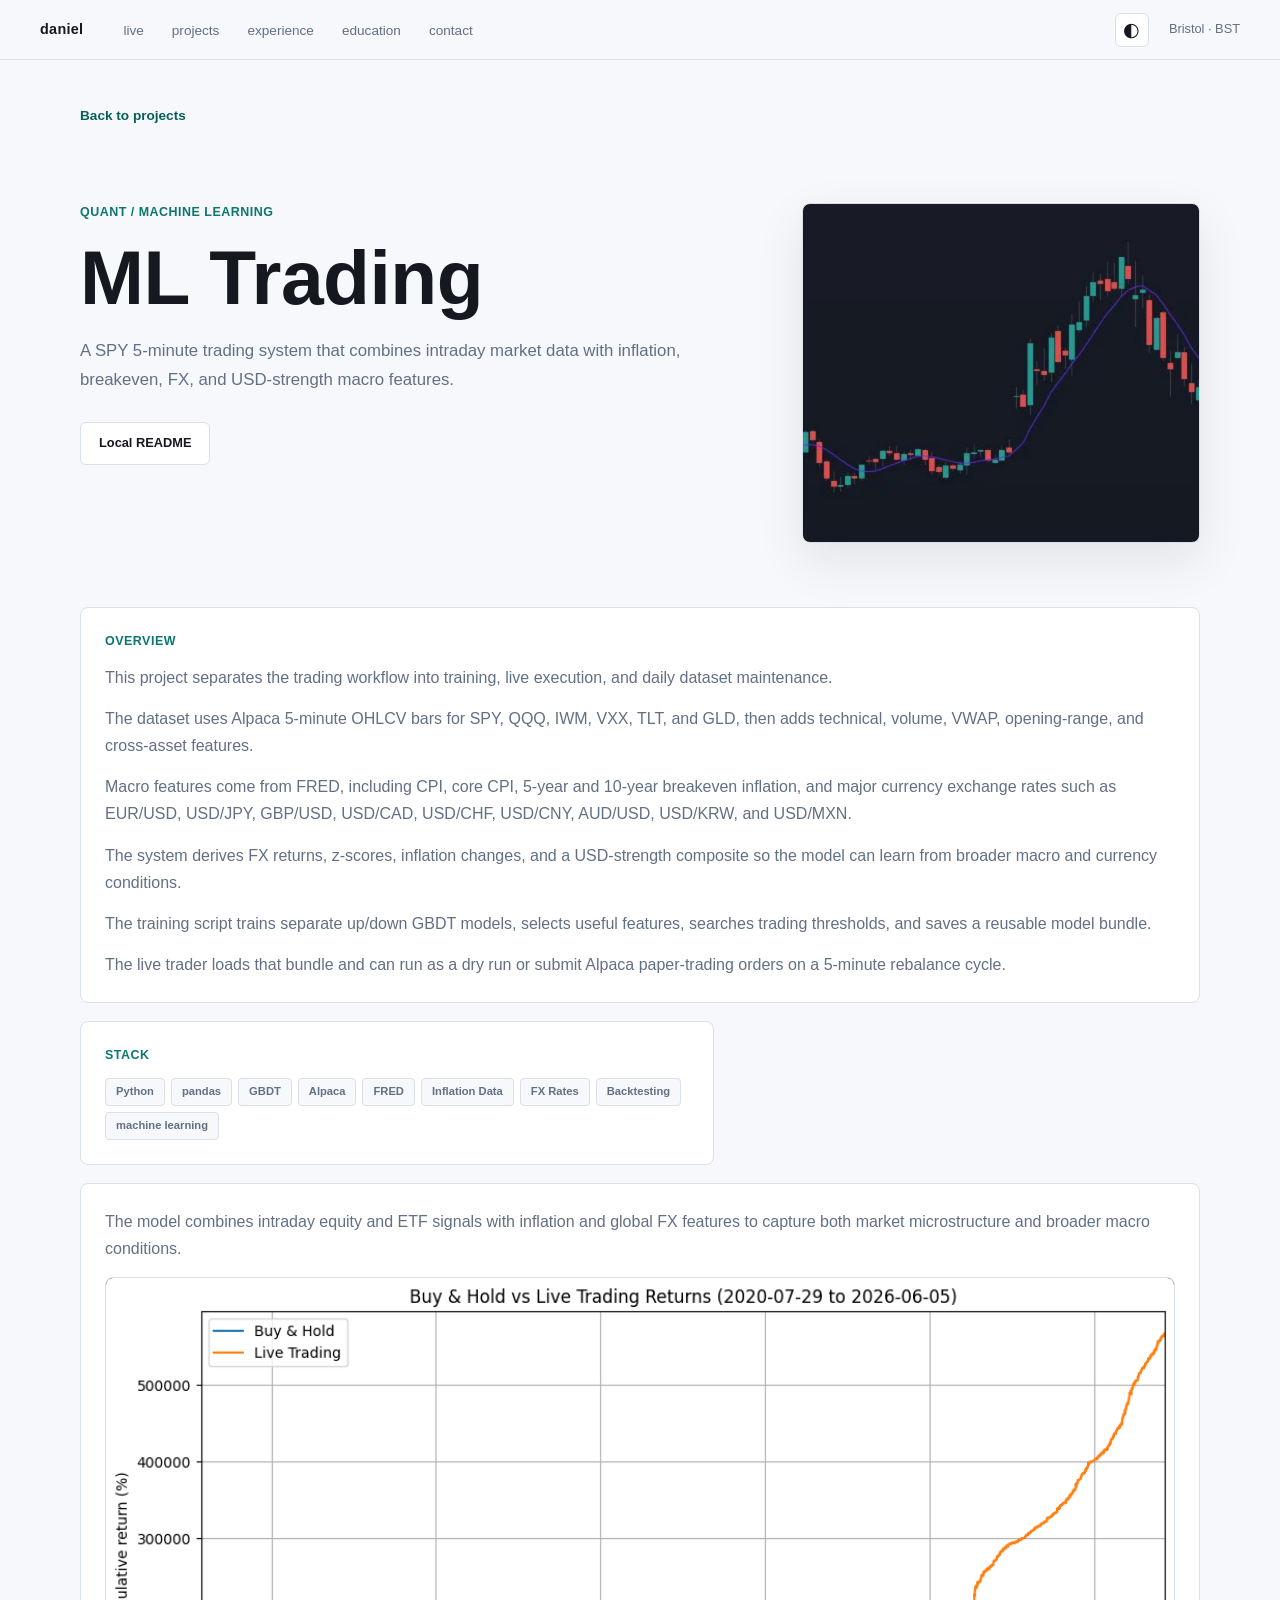
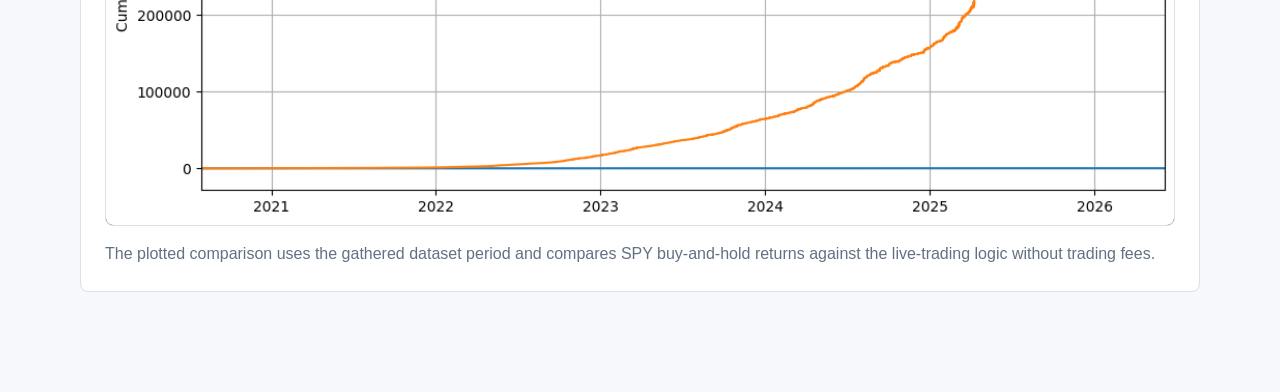
==== commit de73d47b: "Add dark mode and Daniel branding" ====
--- a/project.html
+++ b/project.html
@@ -3,14 +3,14 @@
   <head>
     <meta charset="utf-8" />
     <meta name="viewport" content="width=device-width, initial-scale=1" />
-    <title>Project Detail | Kanghyeon</title>
+    <title>Project Detail | Daniel</title>
     <meta name="description" content="Portfolio project detail page." />
     <link rel="stylesheet" href="./styles.css" />
   </head>
   <body>
     <header class="site-header">
       <nav class="header-nav">
-        <a class="brand" href="./index.html#top" aria-label="Go to home">kanghyeon</a>
+        <a class="brand" href="./index.html#top" aria-label="Go to home">daniel</a>
         <ul class="nav-links">
           <li><a href="./index.html#live">live</a></li>
           <li><a href="./index.html#projects">projects</a></li>
@@ -19,6 +19,10 @@
           <li><a href="./index.html#contact">contact</a></li>
         </ul>
       </nav>
+      <div class="header-right">
+        <button class="theme-toggle" type="button" aria-label="Toggle dark mode" aria-pressed="false">◐</button>
+        <span class="location-time">Bristol · BST</span>
+      </div>
     </header>
 
     <main class="detail-shell">
@@ -50,5 +54,6 @@
     </main>
 
     <script src="./project-detail.js"></script>
+    <script src="./theme.js"></script>
   </body>
 </html>
--- a/styles.css
+++ b/styles.css
@@ -8,6 +8,18 @@
   --accent: #0d766e;
   --accent-strong: #075f5a;
   --shadow: 0 18px 50px rgba(21, 25, 31, 0.09);
+}
+
+:root[data-theme="dark"] {
+  color-scheme: dark;
+  --ink: #eef3f7;
+  --muted: #a6b2c1;
+  --line: #2d3745;
+  --surface: #101419;
+  --panel: #171d24;
+  --accent: #35c7ba;
+  --accent-strong: #71ddd4;
+  --shadow: 0 18px 50px rgba(0, 0, 0, 0.35);
 }
 
 * {
@@ -43,7 +55,7 @@
   min-height: 60px;
   padding: 0 40px;
   border-bottom: 1px solid var(--line);
-  background: rgba(246, 248, 251, 0.95);
+  background: color-mix(in srgb, var(--surface) 94%, transparent);
   backdrop-filter: blur(12px);
 }
 
@@ -88,12 +100,23 @@
 }
 
 .theme-toggle {
-  background: none;
-  border: none;
+  display: inline-grid;
+  width: 34px;
+  height: 34px;
+  place-items: center;
+  background: var(--panel);
+  border: 1px solid var(--line);
+  border-radius: 6px;
   font-size: 1.2rem;
   cursor: pointer;
-  color: var(--muted);
-  padding: 4px;
+  color: var(--ink);
+  padding: 0;
+  transition: border-color 0.2s, color 0.2s, background 0.2s;
+}
+
+.theme-toggle:hover {
+  border-color: var(--accent);
+  color: var(--accent);
 }
 
 .location-time {
@@ -274,6 +297,11 @@
   object-fit: cover;
   background: var(--line);
   aspect-ratio: 1;
+}
+
+:root[data-theme="dark"] .gallery-item,
+:root[data-theme="dark"] .project-thumb {
+  filter: saturate(0.9) brightness(0.82);
 }
 
 /* Sections */
@@ -339,7 +367,7 @@
 .timestamp {
   margin-top: 12px;
   font-size: 0.8rem;
-  color: #999;
+  color: var(--muted);
 }
 
 /* Projects Section */
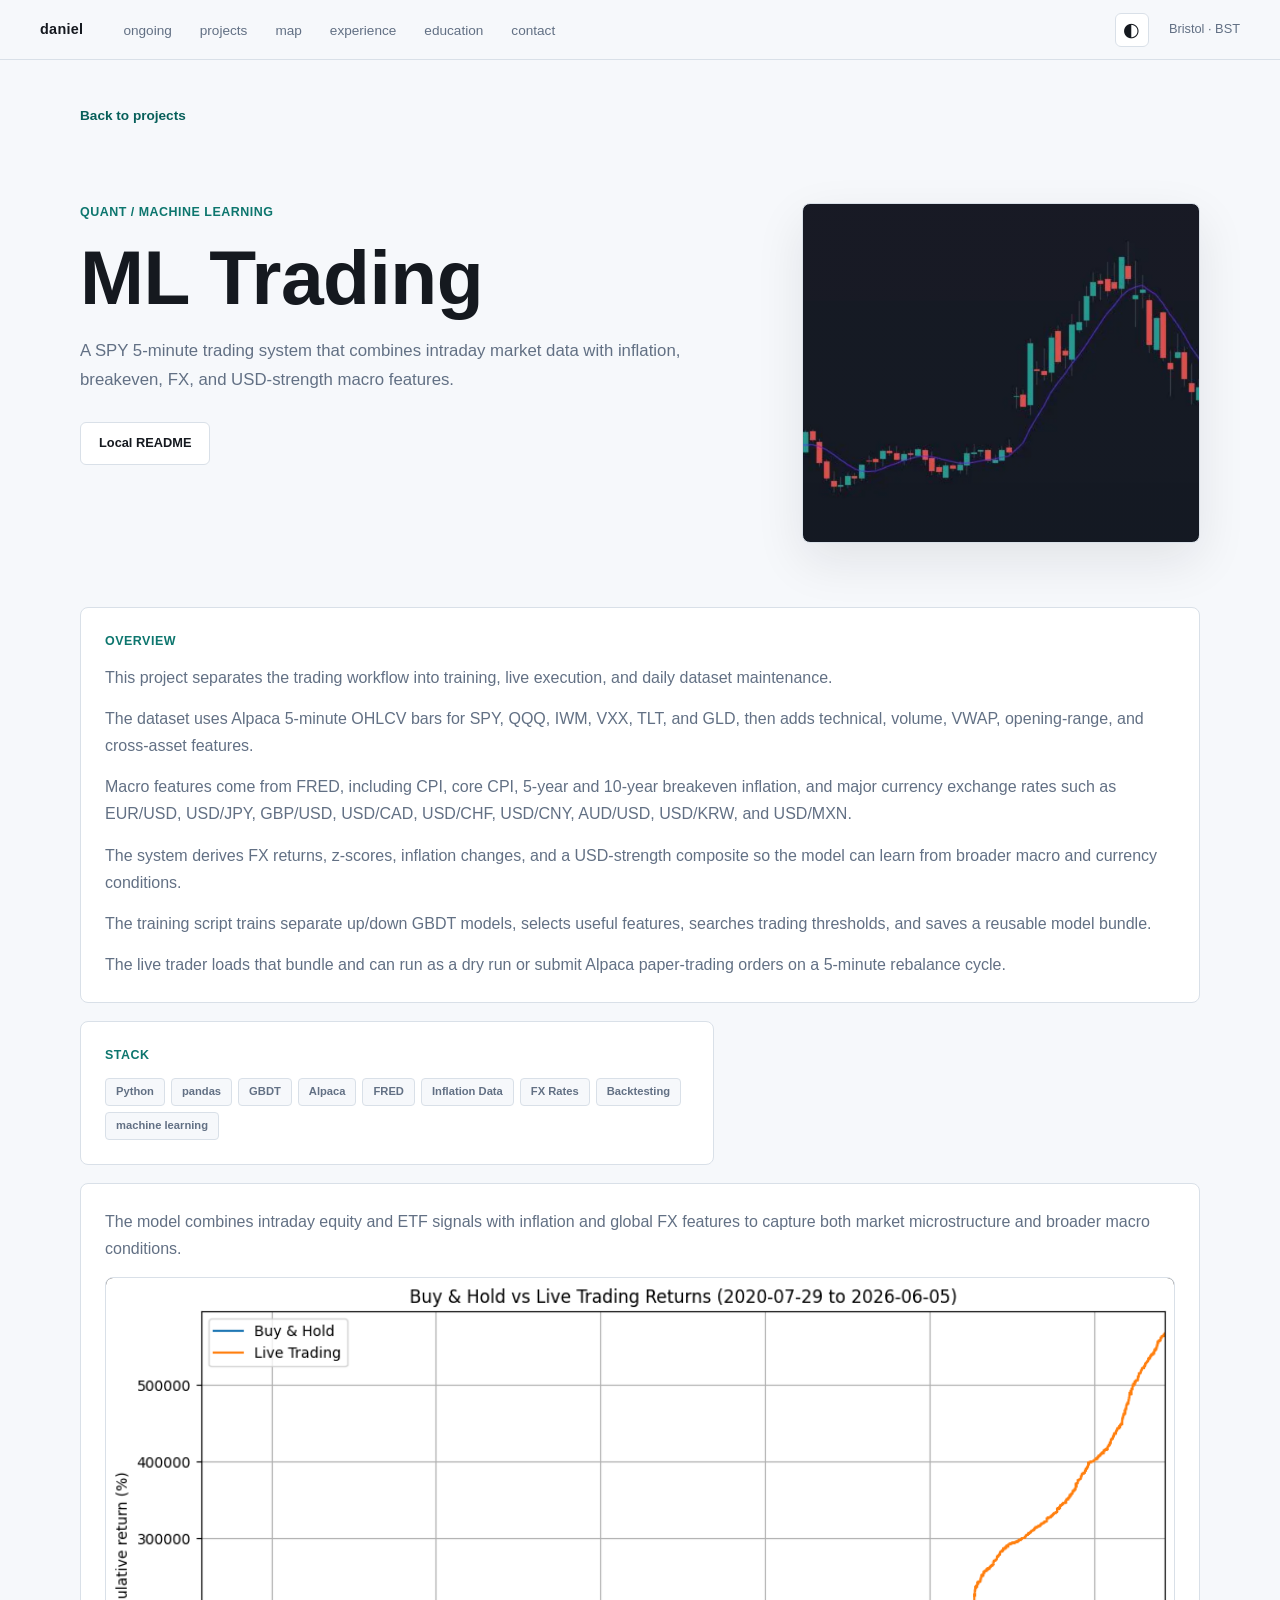
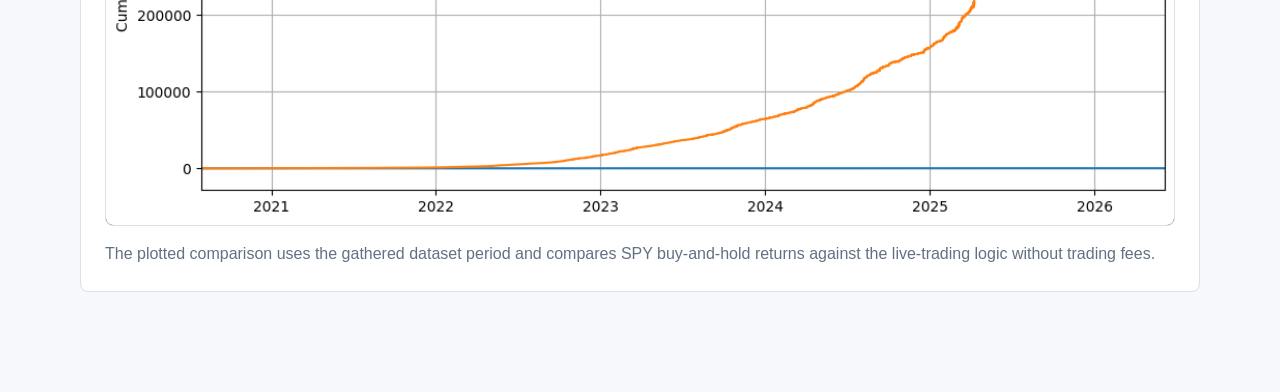
==== commit cafb2b9b: "Add interactive portfolio map and Lifo details Co-authored-by: Copilot <223556219+Copilot@users.nore" ====
--- a/project.html
+++ b/project.html
@@ -12,8 +12,9 @@
       <nav class="header-nav">
         <a class="brand" href="./index.html#top" aria-label="Go to home">daniel</a>
         <ul class="nav-links">
-          <li><a href="./index.html#live">live</a></li>
+          <li><a href="./index.html#ongoing">ongoing</a></li>
           <li><a href="./index.html#projects">projects</a></li>
+          <li><a href="./index.html#map">map</a></li>
           <li><a href="./index.html#experience">experience</a></li>
           <li><a href="./index.html#education">education</a></li>
           <li><a href="./index.html#contact">contact</a></li>
--- a/styles.css
+++ b/styles.css
@@ -324,18 +324,54 @@
   max-width: 600px;
 }
 
-/* Live Wall */
-.live-wall {
-  display: grid;
-  grid-template-columns: repeat(3, 1fr);
-  gap: 18px;
-}
-
-.live-item {
-  padding: 24px;
+/* Ongoing Projects */
+.ongoing-card {
+  overflow: hidden;
   border: 1px solid var(--line);
   border-radius: 8px;
   background: var(--panel);
+}
+
+.ongoing-main {
+  display: grid;
+  grid-template-columns: minmax(220px, 0.7fr) minmax(0, 1.3fr);
+  gap: 32px;
+  padding: 28px;
+  border-bottom: 1px solid var(--line);
+}
+
+.ongoing-brandmark {
+  display: flex;
+  min-height: 230px;
+  flex-direction: column;
+  align-items: flex-start;
+  justify-content: flex-end;
+  padding: 24px;
+  overflow: hidden;
+  border-radius: 6px;
+  color: #fff;
+  background:
+    radial-gradient(circle at 84% 18%, rgba(255, 255, 255, 0.2), transparent 28%),
+    linear-gradient(145deg, #183d4b, #0d766e 60%, #52b9a2);
+}
+
+.lifo-wordmark {
+  font-size: clamp(3.5rem, 8vw, 6rem);
+  font-weight: 900;
+  letter-spacing: -0.1em;
+  line-height: 0.9;
+}
+
+.lifo-caption {
+  margin-top: 16px;
+  font-size: 0.75rem;
+  font-weight: 700;
+  letter-spacing: 0.14em;
+  text-transform: uppercase;
+}
+
+.ongoing-project-copy {
+  align-self: center;
 }
 
 .live-badge {
@@ -351,23 +387,55 @@
   margin-bottom: 12px;
 }
 
-.live-item h3 {
+.ongoing-project-copy h3 {
   margin: 0 0 8px;
-  font-size: 1rem;
+  font-size: clamp(1.35rem, 3vw, 1.8rem);
   font-weight: 700;
 }
 
-.live-item p {
-  margin: 0;
+.ongoing-project-copy p {
+  margin: 0;
+  font-size: 0.95rem;
+  color: var(--muted);
+  line-height: 1.6;
+}
+
+.ongoing-project-copy .button {
+  margin-top: 20px;
+}
+
+.ongoing-capabilities {
+  display: grid;
+  grid-template-columns: repeat(2, minmax(0, 1fr));
+  gap: 0 28px;
+  padding: 8px 28px 20px;
+}
+
+.ongoing-capability {
+  display: grid;
+  grid-template-columns: 34px minmax(0, 1fr);
+  gap: 12px;
+  padding: 18px 0;
+  border-bottom: 1px solid var(--line);
+}
+
+.capability-index {
+  color: var(--accent);
+  font-size: 0.75rem;
+  font-weight: 800;
+  letter-spacing: 0.04em;
+}
+
+.ongoing-capability h4 {
+  margin: 0 0 6px;
   font-size: 0.9rem;
-  color: var(--muted);
+}
+
+.ongoing-capability p {
+  margin: 0;
+  color: var(--muted);
+  font-size: 0.82rem;
   line-height: 1.6;
-}
-
-.timestamp {
-  margin-top: 12px;
-  font-size: 0.8rem;
-  color: var(--muted);
 }
 
 /* Projects Section */
@@ -398,6 +466,16 @@
   background-position: center;
 }
 
+.project-thumb.property-matching-ai {
+  background:
+    linear-gradient(135deg, rgba(13, 118, 110, 0.88), rgba(36, 50, 65, 0.86)),
+    radial-gradient(circle at 18% 24%, rgba(255, 255, 255, 0.32) 0 8%, transparent 9%),
+    linear-gradient(90deg, transparent 0 15%, rgba(255, 255, 255, 0.18) 15% 17%, transparent 17% 48%, rgba(255, 255, 255, 0.18) 48% 50%, transparent 50%),
+    repeating-linear-gradient(0deg, rgba(255, 255, 255, 0.12) 0 1px, transparent 1px 26px);
+  background-size: cover;
+  background-position: center;
+}
+
 .project-thumb.ml-trading {
   background-image: linear-gradient(rgba(21, 25, 31, 0.08), rgba(21, 25, 31, 0.08)), url("./assets/projects/image.png");
   background-size: cover;
@@ -441,22 +519,29 @@
 }
 
 .project-thumb.blackswan {
-  background: radial-gradient(circle at 72% 32%, rgba(255, 255, 255, 0.3) 0 7%, transparent 8%), radial-gradient(circle at 30% 64%, rgba(181, 138, 42, 0.46) 0 13%, transparent 14%), linear-gradient(135deg, #15191f, #243241 58%, #0d766e);
+  background-color: #ffffff;
+  background-image: url("./assets/projects/blackswan.png");
+  background-repeat: no-repeat;
+  background-size: contain;
+  background-position: center;
+}
+
+.project-thumb.ionq {
+  background-image: url("./assets/projects/ionq.png");
   background-size: cover;
   background-position: center;
 }
 
-.project-thumb.ionq {
-  background: radial-gradient(circle at 36% 42%, rgba(255, 255, 255, 0.46) 0 8%, transparent 9%), radial-gradient(circle at 68% 32%, rgba(255, 255, 255, 0.3) 0 6%, transparent 7%), linear-gradient(135deg, #315c99, #243241 58%, #0d766e);
+.project-thumb.veritas {
+  background-image: url("./assets/projects/veritas.png");
   background-size: cover;
   background-position: center;
 }
 
-.project-thumb.veritas {
-  background: linear-gradient(135deg, rgba(13, 118, 110, 0.8), rgba(49, 92, 153, 0.8)), 
-              repeating-linear-gradient(45deg, rgba(255, 255, 255, 0.1) 0, rgba(255, 255, 255, 0.1) 10px, transparent 10px, transparent 20px);
-  background-size: cover;
-  background-position: center;
+.project-thumb.lifo {
+  background:
+    radial-gradient(circle at 80% 18%, rgba(255, 255, 255, 0.2), transparent 28%),
+    linear-gradient(145deg, #183d4b, #0d766e 60%, #52b9a2);
 }
 
 .project-body {
@@ -506,6 +591,279 @@
 
 .project-body a:hover {
   color: var(--accent-strong);
+}
+
+/* Portfolio Map */
+.map-section {
+  max-width: none;
+  padding-right: max(40px, calc((100vw - 1200px) / 2 + 40px));
+  padding-left: max(40px, calc((100vw - 1200px) / 2 + 40px));
+  color: #e7e8ec;
+  background: #090a0c;
+}
+
+.map-section .section-header {
+  max-width: 760px;
+  margin-bottom: 28px;
+}
+
+.map-eyebrow,
+.map-sidebar,
+.map-type-filter,
+.map-instructions {
+  font-family: "SFMono-Regular", Consolas, "Liberation Mono", monospace;
+}
+
+.map-eyebrow {
+  color: #858991;
+  font-size: 0.72rem;
+  letter-spacing: 0.12em;
+  text-transform: uppercase;
+}
+
+.map-section .section-header h2 {
+  margin: 8px 0;
+  font-family: Georgia, "Times New Roman", serif;
+  font-size: clamp(2rem, 4vw, 3rem);
+  font-weight: 400;
+  letter-spacing: -0.035em;
+}
+
+.map-section .section-header p {
+  color: #8e9299;
+  font-size: 0.88rem;
+}
+
+.map-type-filters {
+  display: flex;
+  flex-wrap: wrap;
+  gap: 8px;
+  margin-bottom: 14px;
+}
+
+.map-type-filter,
+.map-select-actions button {
+  border: 1px solid #25272c;
+  border-radius: 4px;
+  color: #a7abb2;
+  background: #0c0d0f;
+  cursor: pointer;
+  transition: color 0.16s, border-color 0.16s, background 0.16s;
+}
+
+.map-type-filter {
+  padding: 7px 10px;
+  font-size: 0.64rem;
+  letter-spacing: 0.1em;
+  text-transform: uppercase;
+}
+
+.map-type-filter:hover,
+.map-select-actions button:hover {
+  border-color: #4a4e56;
+  color: #f0f1f3;
+}
+
+.map-type-filter.is-active {
+  border-color: #343840;
+  color: #d7d9de;
+  background: #15171a;
+}
+
+.map-workspace {
+  display: grid;
+  grid-template-columns: minmax(0, 1fr) 230px;
+  gap: 10px;
+  min-height: 430px;
+}
+
+.map-canvas-frame {
+  position: relative;
+  min-width: 0;
+  min-height: 430px;
+  overflow: hidden;
+  border: 1px solid #202226;
+  border-radius: 4px;
+  background:
+    radial-gradient(ellipse at center, rgba(20, 23, 27, 0.2), transparent 68%),
+    #090a0c;
+}
+
+.portfolio-map-canvas {
+  display: block;
+  width: 100%;
+  height: 100%;
+  min-height: 430px;
+  cursor: grab;
+  touch-action: none;
+  outline: none;
+}
+
+.portfolio-map-canvas:active {
+  cursor: grabbing;
+}
+
+.portfolio-map-canvas:focus-visible {
+  box-shadow: inset 0 0 0 2px #20c9e8;
+}
+
+.map-instructions {
+  position: absolute;
+  right: 12px;
+  bottom: 12px;
+  padding: 5px 8px;
+  border: 1px solid #24262b;
+  border-radius: 4px;
+  color: #797d85;
+  background: rgba(10, 11, 13, 0.88);
+  font-size: 0.62rem;
+  letter-spacing: 0.02em;
+  pointer-events: none;
+}
+
+.map-tooltip {
+  position: absolute;
+  z-index: 2;
+  max-width: 240px;
+  padding: 7px 9px;
+  border: 1px solid #343840;
+  border-radius: 4px;
+  color: #f3f4f6;
+  background: rgba(15, 17, 20, 0.96);
+  font-size: 0.72rem;
+  line-height: 1.4;
+  pointer-events: none;
+}
+
+.map-sidebar {
+  display: flex;
+  min-height: 430px;
+  flex-direction: column;
+  border: 1px solid #202226;
+  border-radius: 4px;
+  color: #c3c6cc;
+  background: #0b0c0e;
+  font-size: 0.68rem;
+}
+
+.map-sidebar-heading {
+  display: flex;
+  justify-content: space-between;
+  padding: 12px 12px 8px;
+  color: #8f939a;
+  font-size: 0.62rem;
+  letter-spacing: 0.13em;
+  text-transform: uppercase;
+}
+
+.map-select-actions {
+  display: flex;
+  gap: 6px;
+  padding: 0 10px 10px;
+}
+
+.map-select-actions button {
+  padding: 4px 7px;
+  font-size: 0.61rem;
+}
+
+#map-select-all {
+  border-color: #086c7c;
+  color: #24c8e5;
+}
+
+.map-cluster-list {
+  display: grid;
+  gap: 1px;
+  padding: 2px 6px 8px;
+}
+
+.map-cluster-toggle {
+  display: grid;
+  grid-template-columns: 9px minmax(0, 1fr) auto;
+  align-items: center;
+  gap: 8px;
+  min-width: 0;
+  padding: 6px 5px;
+  border: 0;
+  border-radius: 3px;
+  color: #c3c6cc;
+  text-align: left;
+  background: transparent;
+  cursor: pointer;
+}
+
+.map-cluster-toggle:hover,
+.map-cluster-toggle:focus-visible {
+  background: #17191d;
+  outline: none;
+}
+
+.map-cluster-toggle[aria-pressed="false"] {
+  opacity: 0.42;
+}
+
+.map-cluster-dot {
+  width: 7px;
+  height: 7px;
+  border-radius: 50%;
+}
+
+.map-cluster-name {
+  overflow: hidden;
+  text-overflow: ellipsis;
+  white-space: nowrap;
+}
+
+.map-cluster-count,
+.map-count {
+  color: #747982;
+  font-variant-numeric: tabular-nums;
+}
+
+.map-count {
+  padding: 8px 12px;
+  border-top: 1px solid #202226;
+  font-size: 0.62rem;
+}
+
+.map-selection {
+  display: grid;
+  gap: 5px;
+  margin-top: auto;
+  padding: 12px;
+  border-top: 1px solid #202226;
+}
+
+.map-selection-label {
+  color: #858991;
+  font-size: 0.58rem;
+  letter-spacing: 0.12em;
+  text-transform: uppercase;
+}
+
+.map-selection strong {
+  color: #e2e4e8;
+  font-size: 0.7rem;
+  font-weight: 600;
+}
+
+.map-selection p {
+  margin: 0;
+  color: #858991;
+  font-size: 0.63rem;
+  line-height: 1.5;
+}
+
+.map-selection-link {
+  justify-self: start;
+  margin-top: 3px;
+  color: #24c8e5;
+  font-size: 0.63rem;
+}
+
+.map-selection-link:hover {
+  color: #8beafb;
 }
 
 /* Timeline */
@@ -678,6 +1036,12 @@
   line-height: 1.7;
 }
 
+.content-heading {
+  margin: 12px 0 -4px;
+  font-size: 1.15rem;
+  line-height: 1.3;
+}
+
 .detail-tags {
   margin-top: 0;
 }
@@ -732,6 +1096,10 @@
   .detail-panel:nth-child(3) {
     grid-column: auto;
   }
+
+  .map-workspace {
+    grid-template-columns: minmax(0, 1fr) 205px;
+  }
 }
 
 @media (max-width: 768px) {
@@ -749,6 +1117,7 @@
   .nav-links {
     gap: 14px;
     font-size: 0.8rem;
+    flex-wrap: wrap;
   }
 
   .header-right {
@@ -762,6 +1131,11 @@
     padding: 60px 20px;
   }
 
+  .map-section {
+    padding-right: 20px;
+    padding-left: 20px;
+  }
+
   .hero {
     min-height: auto;
   }
@@ -770,8 +1144,40 @@
     grid-template-columns: 1fr;
   }
 
-  .live-wall {
+  .ongoing-main {
     grid-template-columns: 1fr;
+    gap: 20px;
+    padding: 20px;
+  }
+
+  .ongoing-brandmark {
+    min-height: 180px;
+  }
+
+  .ongoing-capabilities {
+    grid-template-columns: 1fr;
+    padding: 0 20px 12px;
+  }
+
+  .map-workspace {
+    grid-template-columns: 1fr;
+  }
+
+  .map-canvas-frame,
+  .portfolio-map-canvas {
+    min-height: 340px;
+  }
+
+  .map-sidebar {
+    min-height: 0;
+  }
+
+  .map-cluster-list {
+    grid-template-columns: repeat(2, minmax(0, 1fr));
+  }
+
+  .map-selection {
+    margin-top: 0;
   }
 
   .quick-info {
